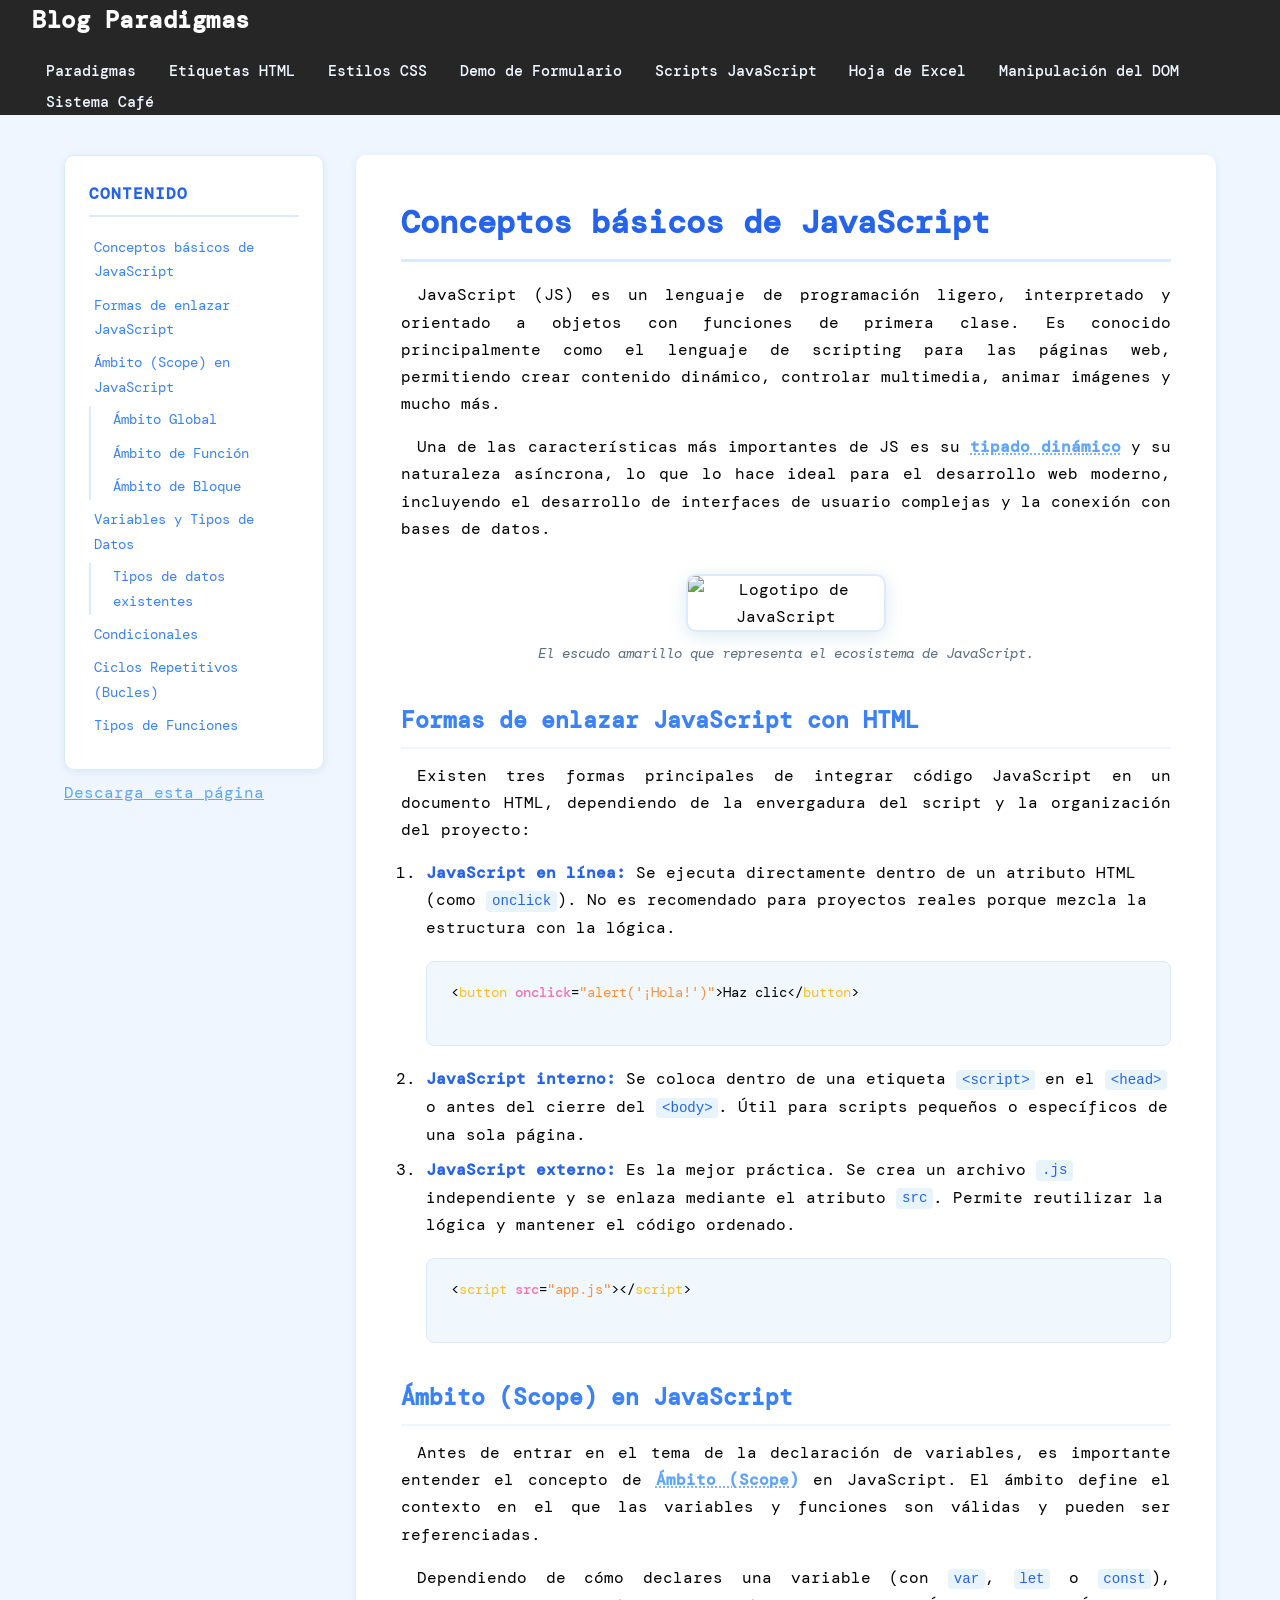
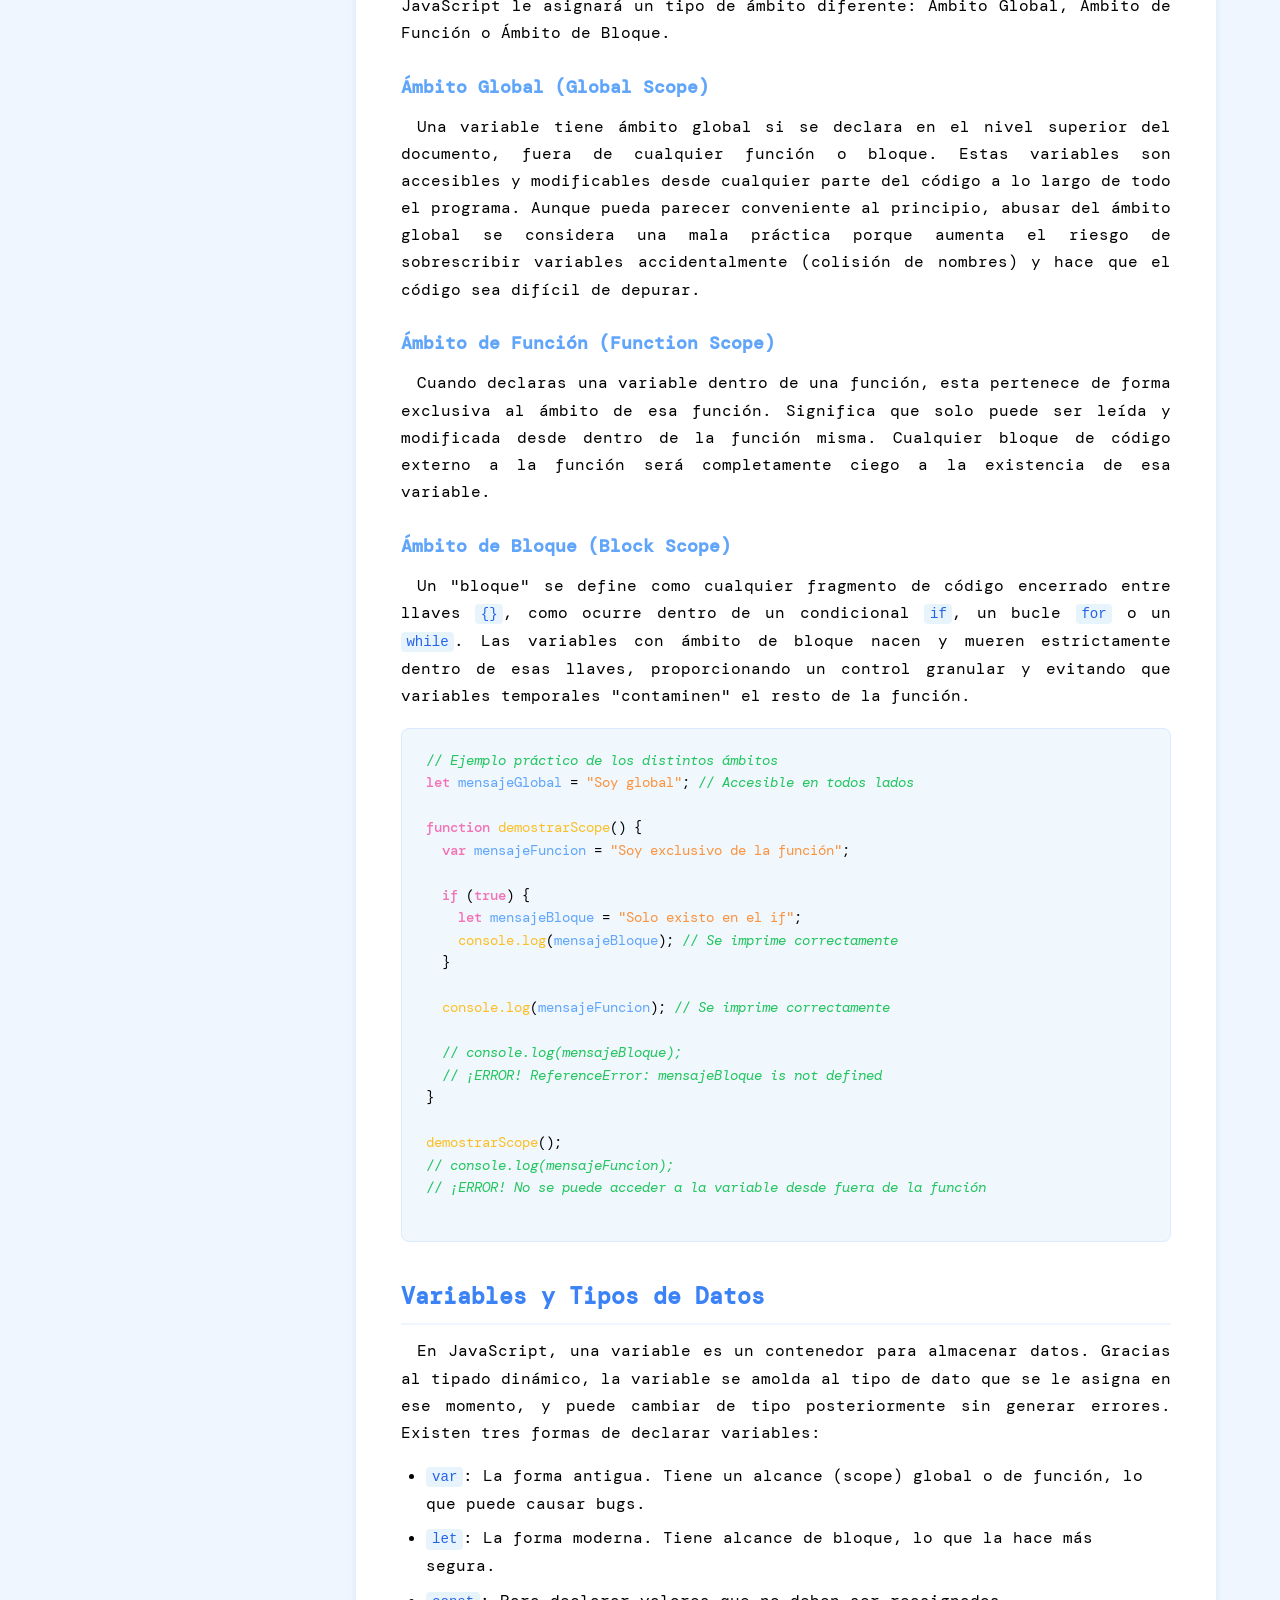
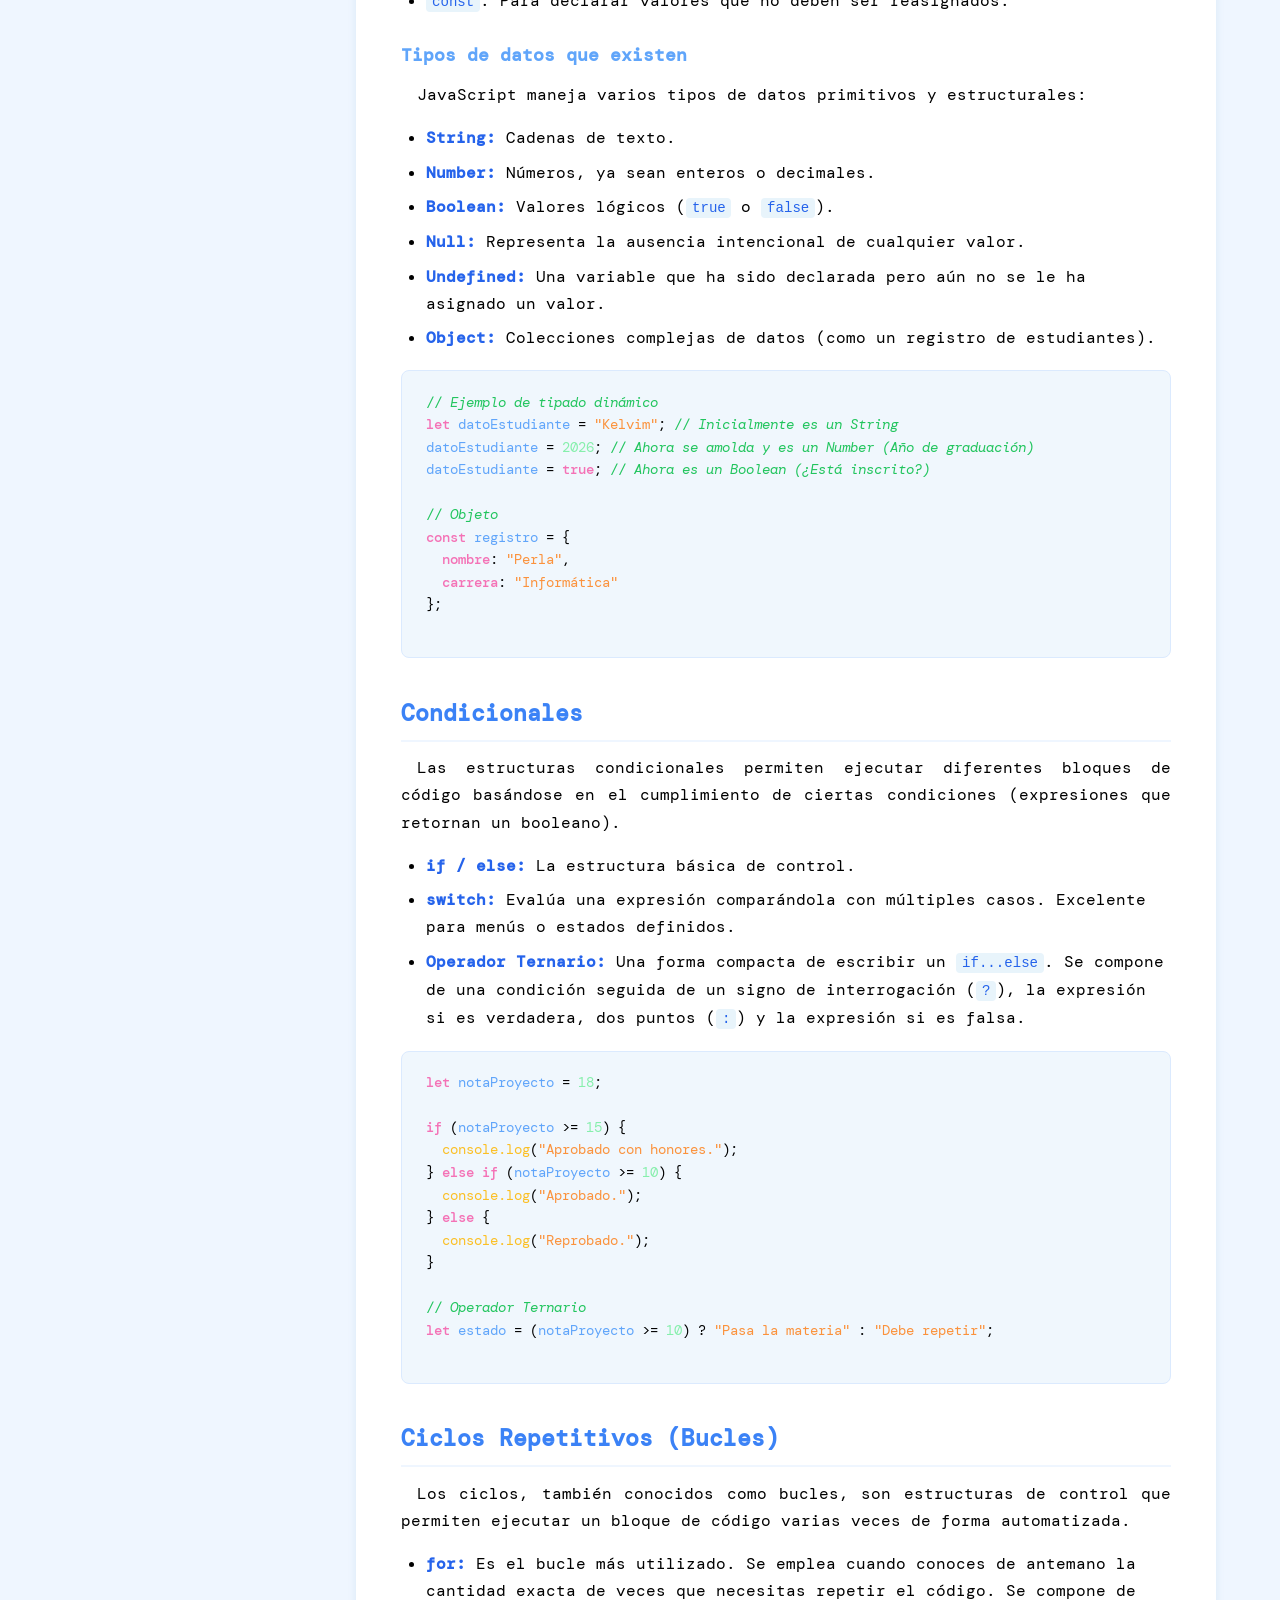
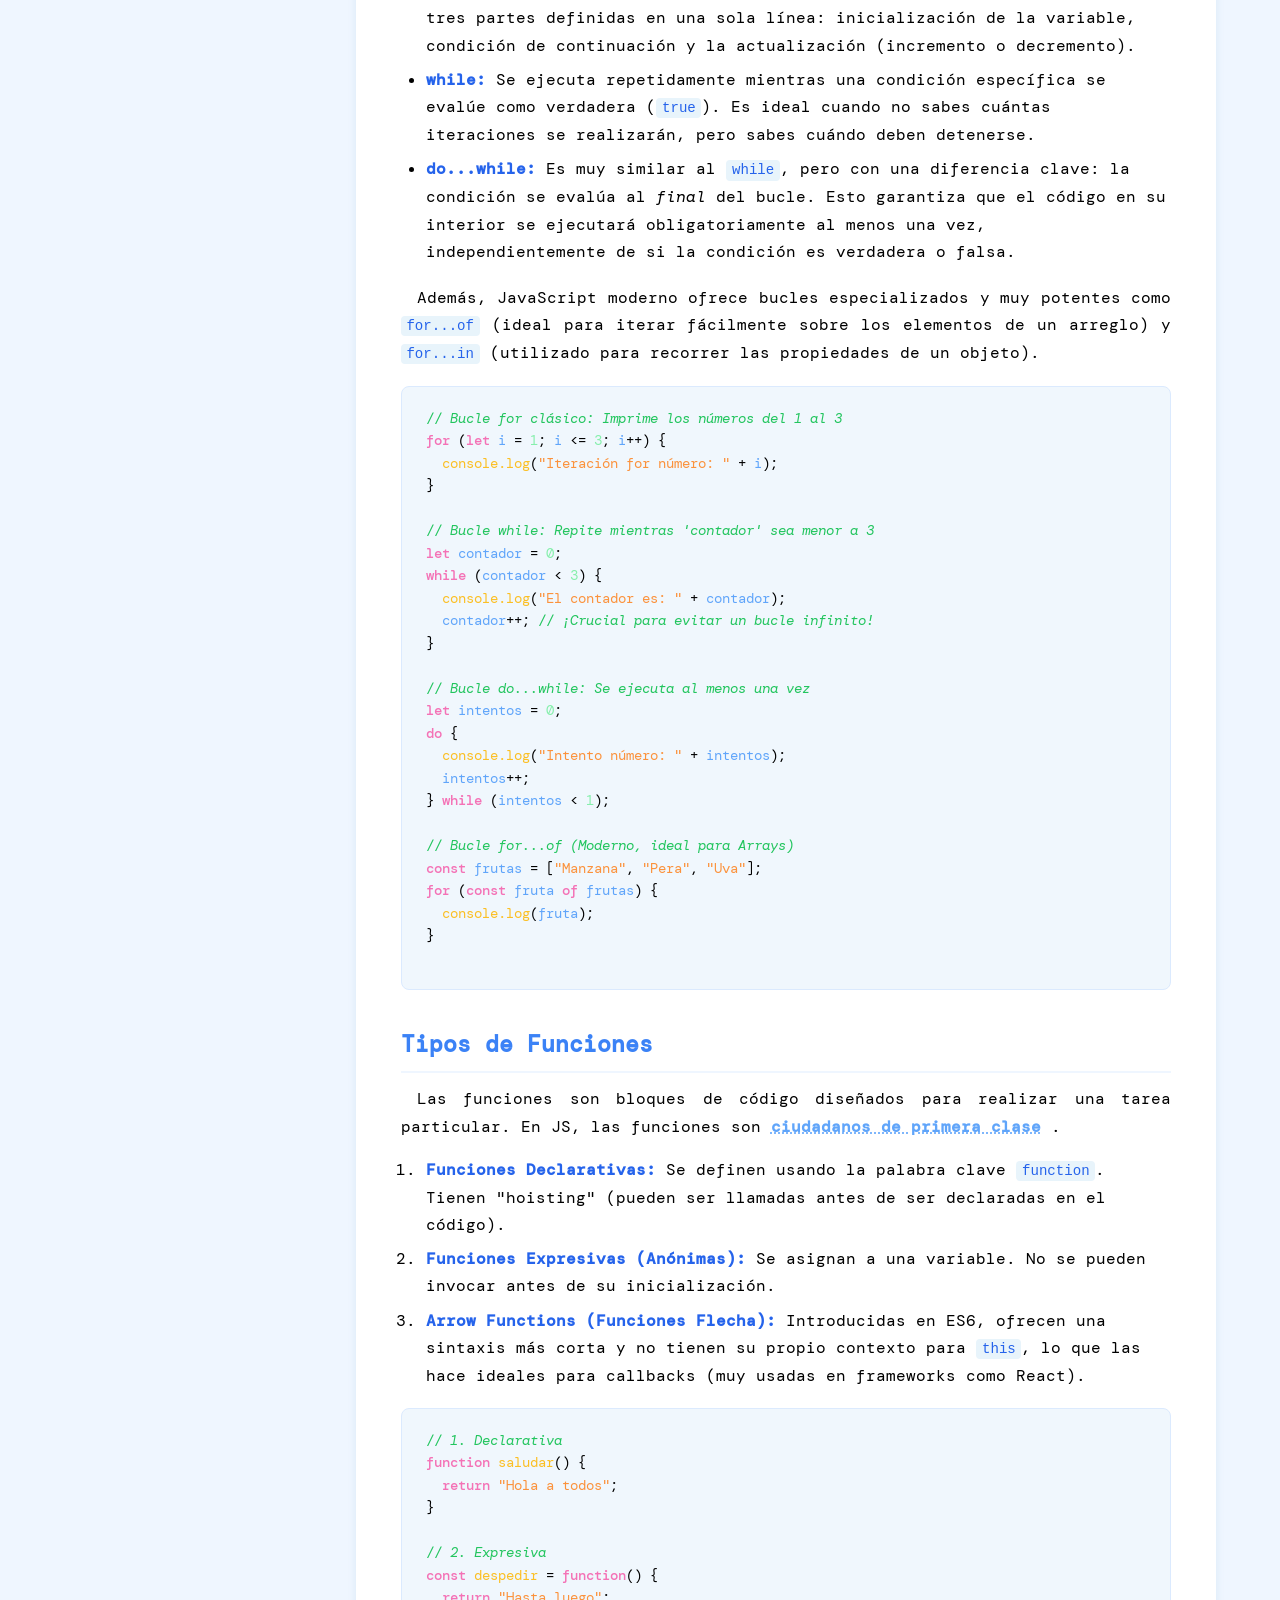
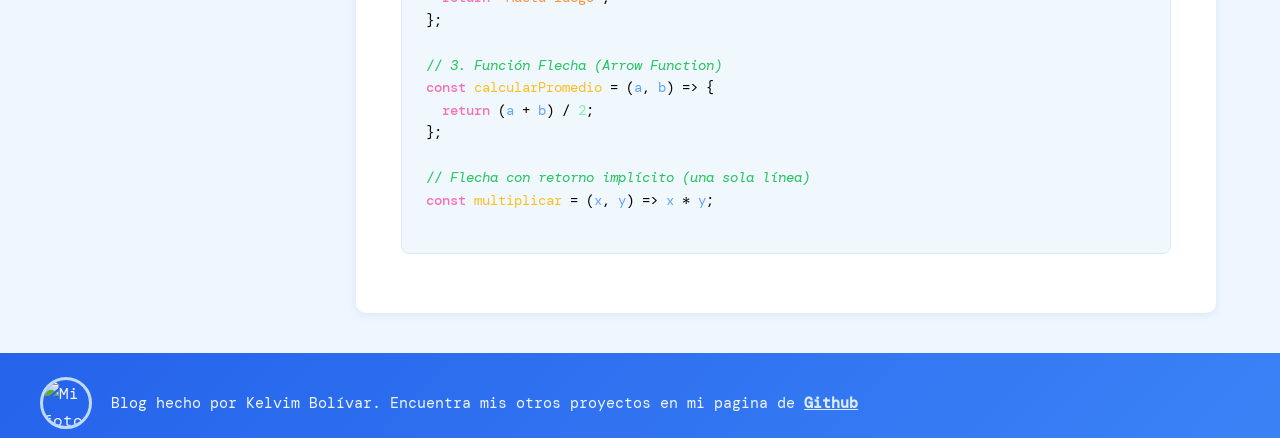
==== articulos/dom.html @ b2fb21fd "Agregar secciones sobre el DOM" ====
<!doctype html>
<html lang="es">
  <head>
    <meta charset="UTF-8" />
    <meta name="viewport" content="width=device-width, initial-scale=1.0" />
    <link rel="stylesheet" href="../estilos/index.css" />
    <link rel="preconnect" href="https://fonts.googleapis.com" />
    <link rel="preconnect" href="https://fonts.gstatic.com" crossorigin />
    <link
      href="https://fonts.googleapis.com/css2?family=DM+Mono:ital,wght@0,300;0,400;0,500;1,300;1,400;1,500&display=swap"
      rel="stylesheet"
    />
    <title>Manipulación del DOM - Blog Paradigmas</title>
  </head>

  <body>
    <header>
      <h1><a href="../index.html">Blog Paradigmas</a></h1>
      <ul>
        <li><a href="./paradigmas.html">Paradigmas</a></li>
        <li><a href="./etiquetas.html">Etiquetas HTML</a></li>
        <li><a href="./estilos.html">Estilos CSS</a></li>
        <li><a href="./formulario.html">Demo de Formulario</a></li>
        <li><a href="./scripts.html">Scripts JavaScript</a></li>
        <li><a href="./hoja_excel.html">Hoja de Excel</a></li>
        <li><a href="./dom.html">Manipulación del DOM</a></li>
        <li><a href="./sistema_cafe.html">Sistema Café</a></li>
      </ul>
    </header>
    <main>
      <div>
        <nav class="toc" aria-label="Tabla de contenido">
          <h2>Contenido</h2>
          <ul>
            <li>
              <a href="#concepto-javascript">Conceptos básicos de JavaScript</a>
            </li>
            <li>
              <a href="#enlace-javascript">Formas de enlazar JavaScript</a>
            </li>
            <li>
              <a href="#scope-js">Ámbito (Scope) en JavaScript</a>
              <ul>
                <li><a href="#ambito-global">Ámbito Global</a></li>
                <li><a href="#ambito-funcion">Ámbito de Función</a></li>
                <li><a href="#ambito-bloque">Ámbito de Bloque</a></li>
              </ul>
            </li>
            <li>
              <a href="#variables-tipos">Variables y Tipos de Datos</a>
              <ul>
                <li><a href="#tipos-datos">Tipos de datos existentes</a></li>
              </ul>
            </li>
            <li>
              <a href="#condicionales">Condicionales</a>
            </li>
            <li>
              <a href="#ciclos-repetitivos">Ciclos Repetitivos (Bucles)</a>
            </li>
            <li>
              <a href="#tipos-funciones">Tipos de Funciones</a>
            </li>
          </ul>
        </nav>
        <a href="./pdfs/Scripts JavaScript - Blog Paradigmas.pdf" download
          >Descarga esta página</a
        >
      </div>

      <article>
        <h1 id="concepto-javascript">Conceptos básicos de JavaScript</h1>
        <p>
          JavaScript (JS) es un lenguaje de programación ligero, interpretado y
          orientado a objetos con funciones de primera clase. Es conocido
          principalmente como el lenguaje de scripting para las páginas web,
          permitiendo crear contenido dinámico, controlar multimedia, animar
          imágenes y mucho más.
        </p>
        <p>
          Una de las características más importantes de JS es su
          <span class="interactive-keyword">
            <span class="tooltip">tipado dinámico</span>
            <span class="description"
              >Significa que no es necesario declarar el tipo de dato de una
              variable antes de usarla. El tipo se determina automáticamente en
              tiempo de ejecución según el valor asignado.</span
            >
          </span>
          y su naturaleza asíncrona, lo que lo hace ideal para el desarrollo web
          moderno, incluyendo el desarrollo de interfaces de usuario complejas y
          la conexión con bases de datos.
        </p>

        <figure>
          <img
            src="https://static.vecteezy.com/system/resources/previews/027/127/463/non_2x/javascript-logo-javascript-icon-transparent-free-png.png"
            alt="Logotipo de JavaScript"
            style="max-width: 200px; display: block; margin: 0 auto"
          />
          <figcaption>
            El escudo amarillo que representa el ecosistema de JavaScript.
          </figcaption>
        </figure>

        <h2 id="enlace-javascript">Formas de enlazar JavaScript con HTML</h2>
        <p>
          Existen tres formas principales de integrar código JavaScript en un
          documento HTML, dependiendo de la envergadura del script y la
          organización del proyecto:
        </p>
        <ol>
          <li>
            <strong>JavaScript en línea:</strong> Se ejecuta directamente dentro
            de un atributo HTML (como <code>onclick</code>). No es recomendado
            para proyectos reales porque mezcla la estructura con la lógica.
            <pre class="code-block">
&lt;<span class="function">button</span> <span class="keyword">onclick</span>=<span class="string">"alert('¡Hola!')"</span>&gt;Haz clic&lt;/<span class="function">button</span>&gt;
            </pre>
          </li>
          <li>
            <strong>JavaScript interno:</strong> Se coloca dentro de una
            etiqueta <code>&lt;script&gt;</code> en el
            <code>&lt;head&gt;</code> o antes del cierre del
            <code>&lt;body&gt;</code>. Útil para scripts pequeños o específicos
            de una sola página.
          </li>
          <li>
            <strong>JavaScript externo:</strong> Es la mejor práctica. Se crea
            un archivo <code>.js</code> independiente y se enlaza mediante el
            atributo <code>src</code>. Permite reutilizar la lógica y mantener
            el código ordenado.
            <pre class="code-block">
&lt;<span class="function">script</span> <span class="keyword">src</span>=<span class="string">"app.js"</span>&gt;&lt;/<span class="function">script</span>&gt;
            </pre>
          </li>
        </ol>

        <section id="scope-js">
          <h2>Ámbito (Scope) en JavaScript</h2>
          <p>
            Antes de entrar en el tema de la declaración de variables, es
            importante entender el concepto de
            <span class="interactive-keyword">
              <span class="tooltip">Ámbito (Scope)</span>
              <span class="description"
                >El ámbito determina la accesibilidad y la "visibilidad" de las
                variables en distintas partes de tu código. Dicta dónde puedes
                usar una variable una vez que la has declarado.</span
              >
            </span>
            en JavaScript. El ámbito define el contexto en el que las variables
            y funciones son válidas y pueden ser referenciadas.
          </p>
          <p>
            Dependiendo de cómo declares una variable (con <code>var</code>,
            <code>let</code> o <code>const</code>), JavaScript le asignará un
            tipo de ámbito diferente: Ámbito Global, Ámbito de Función o Ámbito
            de Bloque.
          </p>

          <h3 id="ambito-global">Ámbito Global (Global Scope)</h3>
          <p>
            Una variable tiene ámbito global si se declara en el nivel superior
            del documento, fuera de cualquier función o bloque. Estas variables
            son accesibles y modificables desde cualquier parte del código a lo
            largo de todo el programa. Aunque pueda parecer conveniente al
            principio, abusar del ámbito global se considera una mala práctica
            porque aumenta el riesgo de sobrescribir variables accidentalmente
            (colisión de nombres) y hace que el código sea difícil de depurar.
          </p>

          <h3 id="ambito-funcion">Ámbito de Función (Function Scope)</h3>
          <p>
            Cuando declaras una variable dentro de una función, esta pertenece
            de forma exclusiva al ámbito de esa función. Significa que solo
            puede ser leída y modificada desde dentro de la función misma.
            Cualquier bloque de código externo a la función será completamente
            ciego a la existencia de esa variable.
          </p>

          <h3 id="ambito-bloque">Ámbito de Bloque (Block Scope)</h3>
          <p>
            Un "bloque" se define como cualquier fragmento de código encerrado
            entre llaves
            <code>{}</code>, como ocurre dentro de un condicional
            <code>if</code>, un bucle <code>for</code> o un <code>while</code>.
            Las variables con ámbito de bloque nacen y mueren estrictamente
            dentro de esas llaves, proporcionando un control granular y evitando
            que variables temporales "contaminen" el resto de la función.
          </p>

          <pre class="code-block">
<span class="comment">// Ejemplo práctico de los distintos ámbitos</span>
<span class="keyword">let</span> <span class="variable">mensajeGlobal</span> = <span class="string">"Soy global"</span>; <span class="comment">// Accesible en todos lados</span>

<span class="keyword">function</span> <span class="function">demostrarScope</span>() {
  <span class="keyword">var</span> <span class="variable">mensajeFuncion</span> = <span class="string">"Soy exclusivo de la función"</span>;

  <span class="keyword">if</span> (<span class="keyword">true</span>) {
    <span class="keyword">let</span> <span class="variable">mensajeBloque</span> = <span class="string">"Solo existo en el if"</span>;
    <span class="function">console.log</span>(<span class="variable">mensajeBloque</span>); <span class="comment">// Se imprime correctamente</span>
  }

  <span class="function">console.log</span>(<span class="variable">mensajeFuncion</span>); <span class="comment">// Se imprime correctamente</span>
  
  <span class="comment">// console.log(mensajeBloque); </span>
  <span class="comment">// ¡ERROR! ReferenceError: mensajeBloque is not defined</span>
}

<span class="function">demostrarScope</span>();
<span class="comment">// console.log(mensajeFuncion); </span>
<span class="comment">// ¡ERROR! No se puede acceder a la variable desde fuera de la función</span>
        </pre>
        </section>

        <h2 id="variables-tipos">Variables y Tipos de Datos</h2>
        <p>
          En JavaScript, una variable es un contenedor para almacenar datos.
          Gracias al tipado dinámico, la variable se amolda al tipo de dato que
          se le asigna en ese momento, y puede cambiar de tipo posteriormente
          sin generar errores. Existen tres formas de declarar variables:
        </p>
        <ul>
          <li>
            <code>var</code>: La forma antigua. Tiene un alcance (scope) global
            o de función, lo que puede causar bugs.
          </li>
          <li>
            <code>let</code>: La forma moderna. Tiene alcance de bloque, lo que
            la hace más segura.
          </li>
          <li>
            <code>const</code>: Para declarar valores que no deben ser
            reasignados.
          </li>
        </ul>

        <h3 id="tipos-datos">Tipos de datos que existen</h3>
        <p>
          JavaScript maneja varios tipos de datos primitivos y estructurales:
        </p>
        <ul>
          <li><strong>String:</strong> Cadenas de texto.</li>
          <li>
            <strong>Number:</strong> Números, ya sean enteros o decimales.
          </li>
          <li>
            <strong>Boolean:</strong> Valores lógicos (<code>true</code> o
            <code>false</code>).
          </li>
          <li>
            <strong>Null:</strong> Representa la ausencia intencional de
            cualquier valor.
          </li>
          <li>
            <strong>Undefined:</strong> Una variable que ha sido declarada pero
            aún no se le ha asignado un valor.
          </li>
          <li>
            <strong>Object:</strong> Colecciones complejas de datos (como un
            registro de estudiantes).
          </li>
        </ul>

        <pre class="code-block">
<span class="comment">// Ejemplo de tipado dinámico</span>
<span class="keyword">let</span> <span class="variable">datoEstudiante</span> = <span class="string">"Kelvim"</span>; <span class="comment">// Inicialmente es un String</span>
<span class="variable">datoEstudiante</span> = <span class="number">2026</span>; <span class="comment">// Ahora se amolda y es un Number (Año de graduación)</span>
<span class="variable">datoEstudiante</span> = <span class="keyword">true</span>; <span class="comment">// Ahora es un Boolean (¿Está inscrito?)</span>

<span class="comment">// Objeto</span>
<span class="keyword">const</span> <span class="variable">registro</span> = {
  <span class="keyword">nombre</span>: <span class="string">"Perla"</span>,
  <span class="keyword">carrera</span>: <span class="string">"Informática"</span>
};
        </pre>

        <h2 id="condicionales">Condicionales</h2>
        <p>
          Las estructuras condicionales permiten ejecutar diferentes bloques de
          código basándose en el cumplimiento de ciertas condiciones
          (expresiones que retornan un booleano).
        </p>
        <ul>
          <li><strong>if / else:</strong> La estructura básica de control.</li>
          <li>
            <strong>switch:</strong> Evalúa una expresión comparándola con
            múltiples casos. Excelente para menús o estados definidos.
          </li>
          <li>
            <strong>Operador Ternario:</strong> Una forma compacta de escribir
            un <code>if...else</code>. Se compone de una condición seguida de un
            signo de interrogación (<code>?</code>), la expresión si es
            verdadera, dos puntos (<code>:</code>) y la expresión si es falsa.
          </li>
        </ul>

        <pre class="code-block">
<span class="keyword">let</span> <span class="variable">notaProyecto</span> = <span class="number">18</span>;

<span class="keyword">if</span> (<span class="variable">notaProyecto</span> >= <span class="number">15</span>) {
  <span class="function">console.log</span>(<span class="string">"Aprobado con honores."</span>);
} <span class="keyword">else if</span> (<span class="variable">notaProyecto</span> >= <span class="number">10</span>) {
  <span class="function">console.log</span>(<span class="string">"Aprobado."</span>);
} <span class="keyword">else</span> {
  <span class="function">console.log</span>(<span class="string">"Reprobado."</span>);
}

<span class="comment">// Operador Ternario</span>
<span class="keyword">let</span> <span class="variable">estado</span> = (<span class="variable">notaProyecto</span> >= <span class="number">10</span>) ? <span class="string">"Pasa la materia"</span> : <span class="string">"Debe repetir"</span>;
        </pre>

        <h2 id="ciclos-repetitivos">Ciclos Repetitivos (Bucles)</h2>
        <p>
          Los ciclos, también conocidos como bucles, son estructuras de control
          que permiten ejecutar un bloque de código varias veces de forma
          automatizada.
        </p>

        <ul>
          <li>
            <strong>for:</strong> Es el bucle más utilizado. Se emplea cuando
            conoces de antemano la cantidad exacta de veces que necesitas
            repetir el código. Se compone de tres partes definidas en una sola
            línea: inicialización de la variable, condición de continuación y la
            actualización (incremento o decremento).
          </li>
          <li>
            <strong>while:</strong> Se ejecuta repetidamente mientras una
            condición específica se evalúe como verdadera (<code>true</code>).
            Es ideal cuando no sabes cuántas iteraciones se realizarán, pero
            sabes cuándo deben detenerse.
          </li>
          <li>
            <strong>do...while:</strong> Es muy similar al <code>while</code>,
            pero con una diferencia clave: la condición se evalúa al
            <em>final</em> del bucle. Esto garantiza que el código en su
            interior se ejecutará obligatoriamente al menos una vez,
            independientemente de si la condición es verdadera o falsa.
          </li>
        </ul>

        <p>
          Además, JavaScript moderno ofrece bucles especializados y muy potentes
          como <code>for...of</code> (ideal para iterar fácilmente sobre los
          elementos de un arreglo) y <code>for...in</code> (utilizado para
          recorrer las propiedades de un objeto).
        </p>

        <pre class="code-block">
<span class="comment">// Bucle for clásico: Imprime los números del 1 al 3</span>
<span class="keyword">for</span> (<span class="keyword">let</span> <span class="variable">i</span> = <span class="number">1</span>; <span class="variable">i</span> <= <span class="number">3</span>; <span class="variable">i</span>++) {
  <span class="function">console.log</span>(<span class="string">"Iteración for número: "</span> + <span class="variable">i</span>);
}

<span class="comment">// Bucle while: Repite mientras 'contador' sea menor a 3</span>
<span class="keyword">let</span> <span class="variable">contador</span> = <span class="number">0</span>;
<span class="keyword">while</span> (<span class="variable">contador</span> < <span class="number">3</span>) {
  <span class="function">console.log</span>(<span class="string">"El contador es: "</span> + <span class="variable">contador</span>);
  <span class="variable">contador</span>++; <span class="comment">// ¡Crucial para evitar un bucle infinito!</span>
}

<span class="comment">// Bucle do...while: Se ejecuta al menos una vez</span>
<span class="keyword">let</span> <span class="variable">intentos</span> = <span class="number">0</span>;
<span class="keyword">do</span> {
  <span class="function">console.log</span>(<span class="string">"Intento número: "</span> + <span class="variable">intentos</span>);
  <span class="variable">intentos</span>++;
} <span class="keyword">while</span> (<span class="variable">intentos</span> < <span class="number">1</span>);

<span class="comment">// Bucle for...of (Moderno, ideal para Arrays)</span>
<span class="keyword">const</span> <span class="variable">frutas</span> = [<span class="string">"Manzana"</span>, <span class="string">"Pera"</span>, <span class="string">"Uva"</span>];
<span class="keyword">for</span> (<span class="keyword">const</span> <span class="variable">fruta</span> <span class="keyword">of</span> <span class="variable">frutas</span>) {
  <span class="function">console.log</span>(<span class="variable">fruta</span>);
}
          </pre>
        <h2 id="tipos-funciones">Tipos de Funciones</h2>
        <p>
          Las funciones son bloques de código diseñados para realizar una tarea
          particular. En JS, las funciones son
          <span class="interactive-keyword">
            <span class="tooltip">ciudadanos de primera clase</span>
            <span class="description"
              >Esto implica que las funciones pueden ser asignadas a variables,
              pasadas como argumentos a otras funciones o retornadas por otras
              funciones.</span
            > </span
          >.
        </p>

        <ol>
          <li>
            <strong>Funciones Declarativas:</strong> Se definen usando la
            palabra clave <code>function</code>. Tienen "hoisting" (pueden ser
            llamadas antes de ser declaradas en el código).
          </li>
          <li>
            <strong>Funciones Expresivas (Anónimas):</strong> Se asignan a una
            variable. No se pueden invocar antes de su inicialización.
          </li>
          <li>
            <strong>Arrow Functions (Funciones Flecha):</strong> Introducidas en
            ES6, ofrecen una sintaxis más corta y no tienen su propio contexto
            para <code>this</code>, lo que las hace ideales para callbacks (muy
            usadas en frameworks como React).
          </li>
        </ol>

        <pre class="code-block">
<span class="comment">// 1. Declarativa</span>
<span class="keyword">function</span> <span class="function">saludar</span>() {
  <span class="keyword">return</span> <span class="string">"Hola a todos"</span>;
}

<span class="comment">// 2. Expresiva</span>
<span class="keyword">const</span> <span class="function">despedir</span> = <span class="keyword">function</span>() {
  <span class="keyword">return</span> <span class="string">"Hasta luego"</span>;
};

<span class="comment">// 3. Función Flecha (Arrow Function)</span>
<span class="keyword">const</span> <span class="function">calcularPromedio</span> = (<span class="variable">a</span>, <span class="variable">b</span>) => {
  <span class="keyword">return</span> (<span class="variable">a</span> + <span class="variable">b</span>) / <span class="number">2</span>;
};

<span class="comment">// Flecha con retorno implícito (una sola línea)</span>
<span class="keyword">const</span> <span class="function">multiplicar</span> = (<span class="variable">x</span>, <span class="variable">y</span>) => <span class="variable">x</span> * <span class="variable">y</span>;
        </pre>
      </article>
    </main>
    <footer>
      <div>
        <img
          src="https://avatars.githubusercontent.com/u/171191896?v=4"
          alt="Mi foto"
        />
        <p>
          Blog hecho por Kelvim Bolívar. Encuentra mis otros proyectos en mi
          pagina de <a href="https://github.com/rip-the-slit/">Github</a>
        </p>
      </div>
    </footer>
  </body>
</html>
---- estilos/index.css ----
*,
*::before,
*::after {
  box-sizing: border-box;
  margin: 0;
  padding: 0;
  font-family: "DM Mono", monospace;
}

:root {
  --blue-lightest: #eff6ff;
  --blue-light: #dbeafe;
  --blue-mid: #bfdbfe;
  --blue-main: #60a5fa;
  --blue-dark: #3b82f6;
  --blue-darker: #2563eb;
  --text-main:   box-shadow: var(--shadow-md);
  --text-muted: #5a6e80;
  --white: #ffffff;
  --shadow-sm: 0 2px 8px rgba(30, 111, 168, 0.1);
  --shadow-md: 0 4px 18px rgba(30, 111, 168, 0.15);
  --radius: 10px;
  --font: "Segoe UI", system-ui, -apple-system, sans-serif;
}

html {
  scroll-behavior: smooth;
}

body {
  font-family: var(--font);
  background-color: var(--blue-lightest);
  color: var(--text-main);
  line-height: 1.7;
  min-height: 100vh;
  display: flex;
  flex-direction: column;
}

::-webkit-scrollbar {
  width: 6px;
}

::-webkit-scrollbar-track {
  background: var(--blue-light);
}

::-webkit-scrollbar-thumb {
  background: var(--blue-main);
  border-radius: 4px;
}

a[download] {
  color: var(--blue-main);
}

a[download]::after {
  content: "";
  margin-left: 0.5rem;
  display: inline-block;
  width: 15px;
  height: 12px;
  background-image: url("https://files.softicons.com/download/toolbar-icons/mono-general-icons-by-custom-icon-design/png/256x256/save.png");
  background-size: contain;
  background-repeat: no-repeat;
}

#imagen-inicio {
  position: absolute;
  right: 0;
  bottom: -2rem;
}

header {
  background: #262626;
  color: var(--white);
  padding: 0 2rem;
  display: flex;
  align-items: center;
  justify-content: space-between;
  flex-wrap: wrap;
  gap: 1rem;
  position: sticky;
  top: 0;
  z-index: 100;
  min-height: 64px;
}

header h1 {
  font-size: 1.5rem;
  font-weight: 700;
  letter-spacing: 0.5px;
}

header h1 a {
  color: var(--white);
  text-decoration: none;
  transition: opacity 0.2s;
}

header h1 a:hover {
  opacity: 0.85;
}

header ul {
  list-style: none;
  display: flex;
  flex-wrap: wrap;
  gap: 0.25rem;
}

header ul li a {
  color: var(--blue-lightest);
  text-decoration: none;
  padding: 0.45rem 0.9rem;
  border-radius: 6px;
  font-size: 0.92rem;
  font-weight: 500;
  transition: background 0.2s, color 0.2s;
}

header ul li a:hover {
  background: rgba(255, 255, 255, 0.2);
  color: var(--white);
}

main {
  position: relative;
  flex: 1;
  width: 100%;
  max-width: 1200px;
  margin: 2.5rem auto;
  padding: 0 1.5rem;
}

main:has(.toc) {
  display: grid;
  grid-template-columns: 260px 1fr;
  gap: 2rem;
  align-items: start;
}

main:has(.modulo-interactivo) {
  display: block;
}

article {
  background: var(--white);
  border-radius: var(--radius);
  padding: 2.5rem 2.8rem;
  box-shadow: var(--shadow-sm);
  min-width: 0;
}

article h1 {
  font-size: 2rem;
  color: var(--blue-darker);
  margin-bottom: 1.2rem;
  padding-bottom: 0.6rem;
  border-bottom: 3px solid var(--blue-light);
  scroll-margin-top: 80px;
}

article h2 {
  font-size: 1.45rem;
  color: var(--blue-dark);
  margin-top: 2.2rem;
  margin-bottom: 0.8rem;
  padding-bottom: 0.4rem;
  border-bottom: 2px solid var(--blue-lightest);
  scroll-margin-top: 80px;
}

article h3 {
  font-size: 1.15rem;
  color: var(--blue-main);
  margin-top: 1.6rem;
  margin-bottom: 0.6rem;
  scroll-margin-top: 80px;
}

article p {
  margin-bottom: 1rem;
  color: var(--text-main);
  text-align: justify;
  text-indent: 1rem;
}

article ul,
article ol {
  margin: 0.8rem 0 1.2rem 1.6rem;
}

article li {
  margin-bottom: 0.45rem;
}

article strong {
  color: var(--blue-darker);
}

article a {
  color: var(--blue-main);
  text-decoration: underline;
  transition: color 0.2s;
}

article a:hover {
  color: var(--blue-darker);
}

article pre {
  background: #f0f7fd;
  border: 1px solid var(--blue-light);
  border-radius: 8px;
  padding: 1.2rem 1.5rem;
  overflow-x: auto;
  font-size: 0.88rem;
  line-height: 1.6;
  margin: 1.2rem 0;
}

article code {
  font-family: "Fira Code", "Consolas", monospace;
  font-size: 0.88em;
  background: #e8f4fb;
  border-radius: 4px;
  padding: 0.15em 0.4em;
  color: var(--blue-darker);
}

article pre code {
  background: transparent;
  padding: 0;
  color: inherit;
}

article pre .keyword {
  color: #f472b6;
  font-weight: 500;
}

article pre .string {
  color: #fb923c;
}

article pre .function {
  color: #fbbf24;
}

article pre .variable {
  color: #60a5fa;
}

article pre .number {
  color: #86efac;
}

article pre .comment {
  color: #22c55e;
  font-style: italic;
}


div:has(.toc) {
  position: sticky;
  top: 80px;
}

.toc {
  background: var(--white);
  border: 1px solid var(--blue-light);
  border-radius: var(--radius);
  padding: 1.5rem;
  box-shadow: var(--shadow-sm);
  max-height: calc(100vh - 150px);
  overflow-y: auto;
  font-size: 0.9rem;
  margin-bottom: 0.6rem;
}

.toc h2 {
  font-size: 1rem;
  color: var(--blue-darker);
  text-transform: uppercase;
  letter-spacing: 1px;
  margin-top: 0;
  margin-bottom: 1rem;
  padding-bottom: 0.5rem;
  border-bottom: 2px solid var(--blue-light);
}

.toc ul {
  list-style: none;
  padding-left: 0;
}

.toc ul ul {
  padding-left: 1.1rem;
  margin-top: 0.3rem;
  border-left: 2px solid var(--blue-light);
}

.toc li {
  margin-bottom: 0.35rem;
}

.toc a {
  color: var(--blue-dark);
  text-decoration: none;
  border-radius: 4px;
  padding: 0.1rem 0.3rem;
  display: inline-block;
  transition: background 0.2s, color 0.2s;
}

.toc a:hover {
  background: var(--blue-light);
  color: var(--blue-darker);
}

figure {
  margin: 2rem 0;
  text-align: center;
}

figure img {
  max-width: 100%;
  height: auto;
  border-radius: var(--radius);
  box-shadow: var(--shadow-md);
  border: 2px solid var(--blue-light);
}

figcaption {
  font-size: 0.88em;
  color: var(--text-muted);
  margin-top: 0.6rem;
  font-style: italic;
}

.interactive-keyword {
  display: inline;
}

.interactive-keyword .tooltip {
  cursor: pointer;
  color: var(--blue-main);
  text-decoration: underline dotted;
  font-weight: 600;
  list-style: none;
  transition: color 0.2s;
  position: relative;
}

.interactive-keyword .description {
  display: none;
}

.interactive-keyword .tooltip:hover {
  color: var(--blue-darker);
}

.interactive-keyword .tooltip:hover~.description {
  position: absolute;
  display: block;
  padding: 0.7rem 1rem;
  width: 30rem;
  margin: 0.6rem 0;
  background: #dff0fa;
  border-left: 4px solid var(--blue-main);
  border-radius: 6px;
  color: var(--text-main);
  font-size: 0.93em;
  font-style: normal;
}

main>h1:first-child {
  font-size: 2rem;
  color: var(--blue-darker);
  margin-bottom: 1rem;
}

main>p {
  font-size: 1.05rem;
  color: var(--text-muted);
  max-width: 680px;
}

footer {
  background: linear-gradient(135deg,
      var(--blue-darker) 0%,
      var(--blue-dark) 100%);
  color: var(--blue-lightest);
  padding: 1.5rem 2rem;
  margin-top: auto;
}

footer>div {
  max-width: 1200px;
  margin: 0 auto;
  display: flex;
  align-items: center;
  gap: 1.2rem;
}

footer img {
  width: 52px;
  height: 52px;
  border-radius: 50%;
  border: 3px solid var(--blue-mid);
  object-fit: cover;
  flex-shrink: 0;
}

footer p {
  font-size: 0.93rem;
  line-height: 1.5;
}

footer a {
  color: var(--blue-light);
  font-weight: 600;
  text-decoration: underline;
  transition: color 0.2s;
}

footer a:hover {
  color: var(--white);
}

@media (max-width: 900px) {
  main:has(.toc) {
    grid-template-columns: 1fr;
  }

  .toc {
    position: static;
    max-height: none;
  }

  article {
    padding: 1.5rem 1.2rem;
  }
}

@media (max-width: 600px) {
  header {
    flex-direction: column;
    align-items: flex-start;
    padding: 0.8rem 1rem;
  }

  header ul {
    gap: 0.1rem;
  }

  header ul li a {
    padding: 0.35rem 0.6rem;
    font-size: 0.85rem;
  }

  main {
    padding: 0 0.8rem;
    margin: 1.2rem auto;
  }

  footer>div {
    flex-direction: column;
    text-align: center;
  }
}
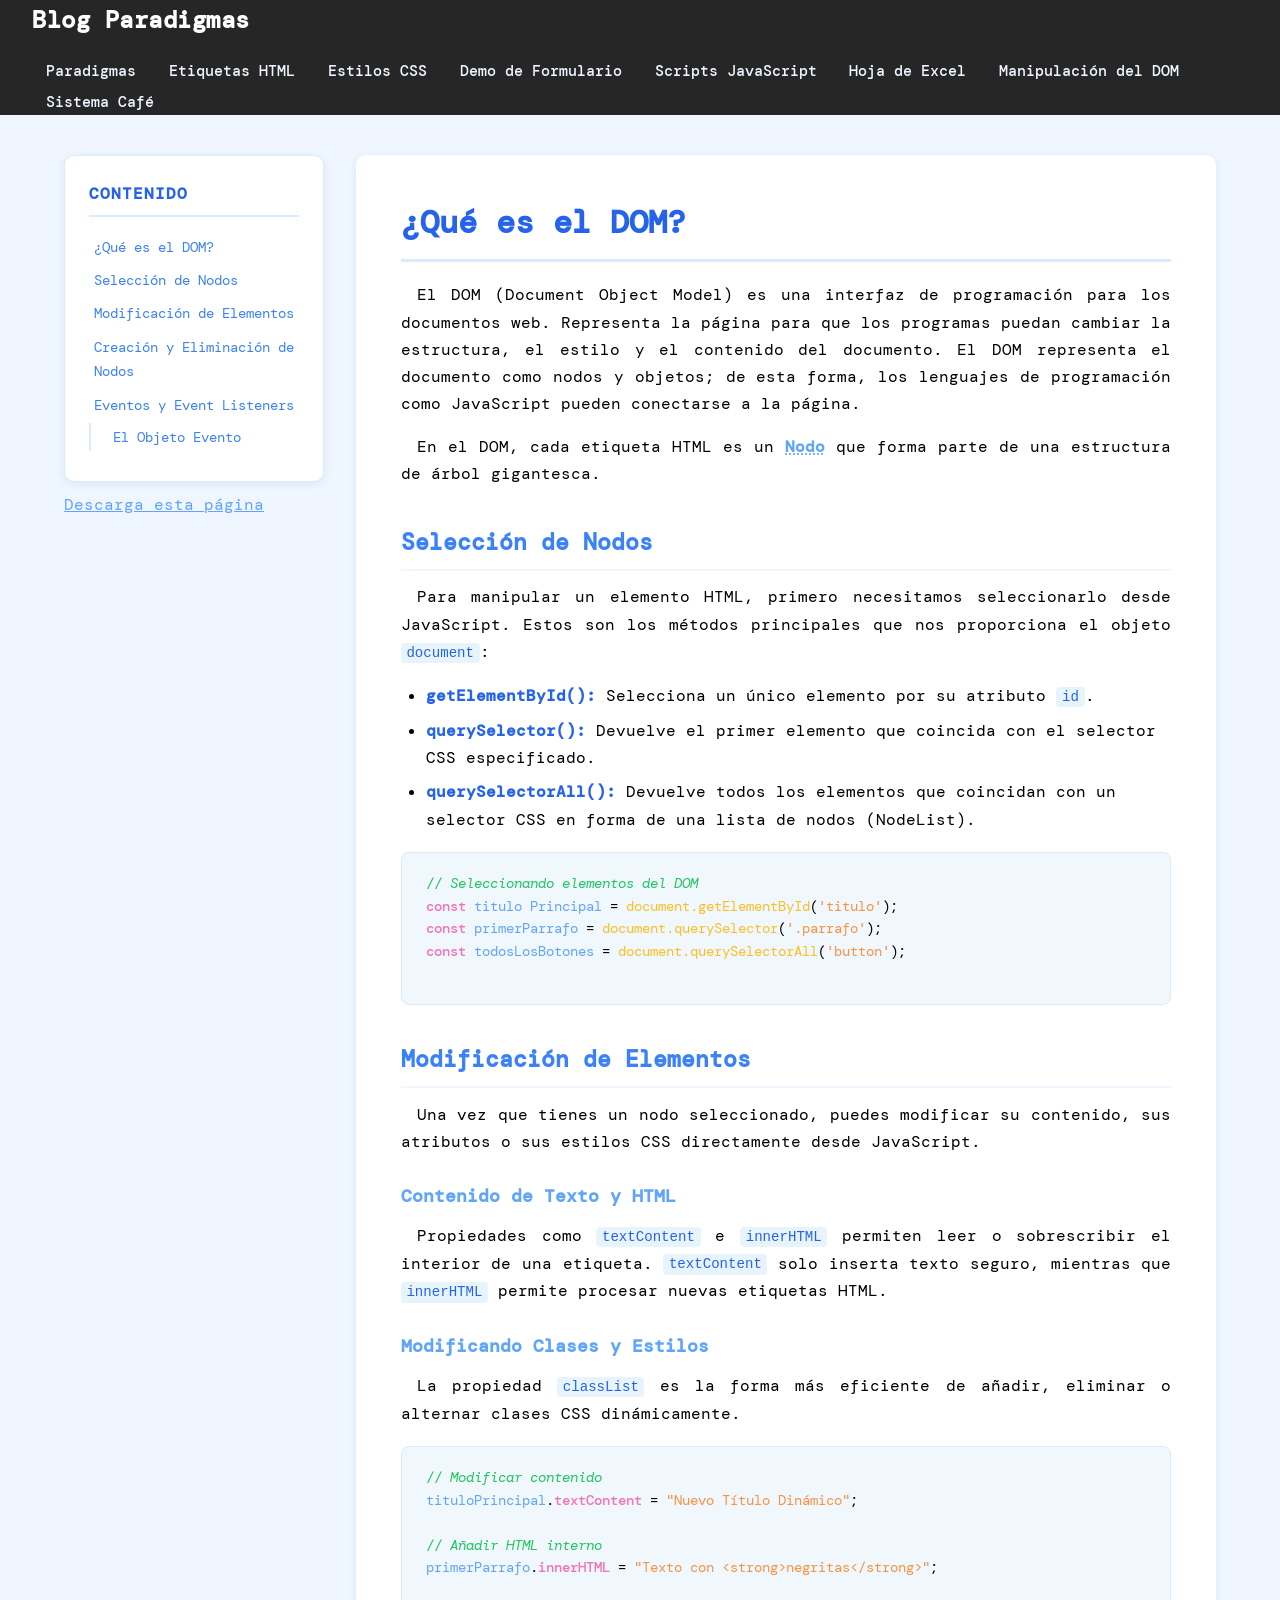
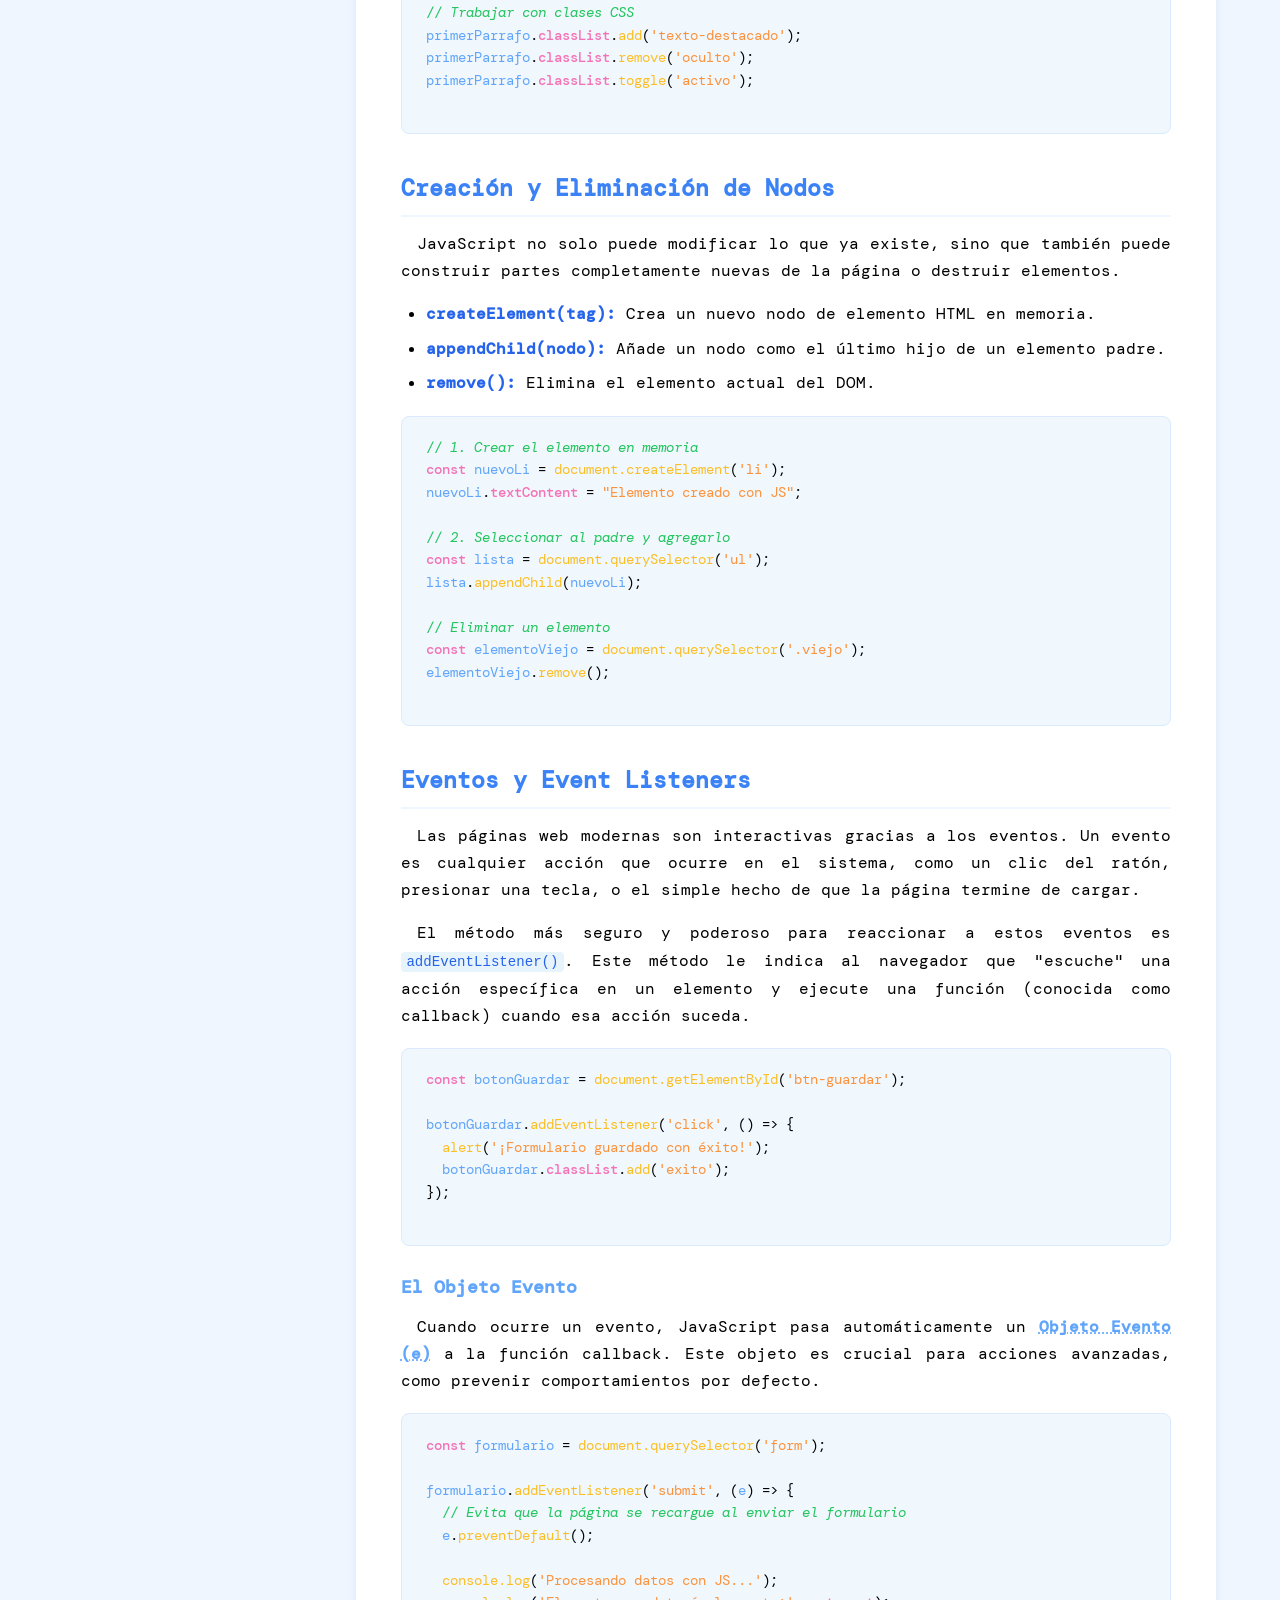
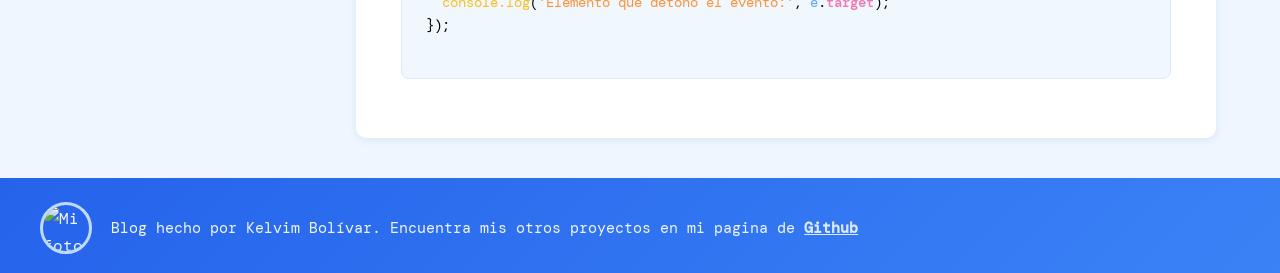
==== commit 807255f0: "Agregar articulo sobre manipulación del DOM" ====
--- a/articulos/dom.html
+++ b/articulos/dom.html
@@ -33,398 +33,187 @@
           <h2>Contenido</h2>
           <ul>
             <li>
-              <a href="#concepto-javascript">Conceptos básicos de JavaScript</a>
-            </li>
-            <li>
-              <a href="#enlace-javascript">Formas de enlazar JavaScript</a>
-            </li>
-            <li>
-              <a href="#scope-js">Ámbito (Scope) en JavaScript</a>
+              <a href="#concepto-dom">¿Qué es el DOM?</a>
+            </li>
+            <li>
+              <a href="#seleccion-nodos">Selección de Nodos</a>
+            </li>
+            <li>
+              <a href="#modificacion-nodos">Modificación de Elementos</a>
+            </li>
+            <li>
+              <a href="#creacion-nodos">Creación y Eliminación de Nodos</a>
+            </li>
+            <li>
+              <a href="#eventos-listeners">Eventos y Event Listeners</a>
               <ul>
-                <li><a href="#ambito-global">Ámbito Global</a></li>
-                <li><a href="#ambito-funcion">Ámbito de Función</a></li>
-                <li><a href="#ambito-bloque">Ámbito de Bloque</a></li>
+                <li><a href="#objeto-evento">El Objeto Evento</a></li>
               </ul>
-            </li>
-            <li>
-              <a href="#variables-tipos">Variables y Tipos de Datos</a>
-              <ul>
-                <li><a href="#tipos-datos">Tipos de datos existentes</a></li>
-              </ul>
-            </li>
-            <li>
-              <a href="#condicionales">Condicionales</a>
-            </li>
-            <li>
-              <a href="#ciclos-repetitivos">Ciclos Repetitivos (Bucles)</a>
-            </li>
-            <li>
-              <a href="#tipos-funciones">Tipos de Funciones</a>
             </li>
           </ul>
         </nav>
-        <a href="./pdfs/Scripts JavaScript - Blog Paradigmas.pdf" download
+        <a href="./pdfs/Manipulación del DOM - Blog Paradigmas.pdf" download
           >Descarga esta página</a
         >
       </div>
 
       <article>
-        <h1 id="concepto-javascript">Conceptos básicos de JavaScript</h1>
-        <p>
-          JavaScript (JS) es un lenguaje de programación ligero, interpretado y
-          orientado a objetos con funciones de primera clase. Es conocido
-          principalmente como el lenguaje de scripting para las páginas web,
-          permitiendo crear contenido dinámico, controlar multimedia, animar
-          imágenes y mucho más.
-        </p>
-        <p>
-          Una de las características más importantes de JS es su
+        <h1 id="concepto-dom">¿Qué es el DOM?</h1>
+        <p>
+          El DOM (Document Object Model) es una interfaz de programación para los
+          documentos web. Representa la página para que los programas puedan
+          cambiar la estructura, el estilo y el contenido del documento. El DOM
+          representa el documento como nodos y objetos; de esta forma, los
+          lenguajes de programación como JavaScript pueden conectarse a la página.
+        </p>
+        <p>
+          En el DOM, cada etiqueta HTML es un 
           <span class="interactive-keyword">
-            <span class="tooltip">tipado dinámico</span>
+            <span class="tooltip">Nodo</span>
             <span class="description"
-              >Significa que no es necesario declarar el tipo de dato de una
-              variable antes de usarla. El tipo se determina automáticamente en
-              tiempo de ejecución según el valor asignado.</span
+              >Un punto de intersección o conexión dentro del árbol del DOM. Un nodo puede ser un elemento HTML, un atributo o incluso texto plano.</span
             >
           </span>
-          y su naturaleza asíncrona, lo que lo hace ideal para el desarrollo web
-          moderno, incluyendo el desarrollo de interfaces de usuario complejas y
-          la conexión con bases de datos.
-        </p>
-
-        <figure>
-          <img
-            src="https://static.vecteezy.com/system/resources/previews/027/127/463/non_2x/javascript-logo-javascript-icon-transparent-free-png.png"
-            alt="Logotipo de JavaScript"
-            style="max-width: 200px; display: block; margin: 0 auto"
-          />
-          <figcaption>
-            El escudo amarillo que representa el ecosistema de JavaScript.
-          </figcaption>
-        </figure>
-
-        <h2 id="enlace-javascript">Formas de enlazar JavaScript con HTML</h2>
-        <p>
-          Existen tres formas principales de integrar código JavaScript en un
-          documento HTML, dependiendo de la envergadura del script y la
-          organización del proyecto:
-        </p>
-        <ol>
-          <li>
-            <strong>JavaScript en línea:</strong> Se ejecuta directamente dentro
-            de un atributo HTML (como <code>onclick</code>). No es recomendado
-            para proyectos reales porque mezcla la estructura con la lógica.
-            <pre class="code-block">
-&lt;<span class="function">button</span> <span class="keyword">onclick</span>=<span class="string">"alert('¡Hola!')"</span>&gt;Haz clic&lt;/<span class="function">button</span>&gt;
-            </pre>
-          </li>
-          <li>
-            <strong>JavaScript interno:</strong> Se coloca dentro de una
-            etiqueta <code>&lt;script&gt;</code> en el
-            <code>&lt;head&gt;</code> o antes del cierre del
-            <code>&lt;body&gt;</code>. Útil para scripts pequeños o específicos
-            de una sola página.
-          </li>
-          <li>
-            <strong>JavaScript externo:</strong> Es la mejor práctica. Se crea
-            un archivo <code>.js</code> independiente y se enlaza mediante el
-            atributo <code>src</code>. Permite reutilizar la lógica y mantener
-            el código ordenado.
-            <pre class="code-block">
-&lt;<span class="function">script</span> <span class="keyword">src</span>=<span class="string">"app.js"</span>&gt;&lt;/<span class="function">script</span>&gt;
-            </pre>
-          </li>
-        </ol>
-
-        <section id="scope-js">
-          <h2>Ámbito (Scope) en JavaScript</h2>
+          que forma parte de una estructura de árbol gigantesca.
+        </p>
+
+        <h2 id="seleccion-nodos">Selección de Nodos</h2>
+        <p>
+          Para manipular un elemento HTML, primero necesitamos seleccionarlo desde 
+          JavaScript. Estos son los métodos principales que nos proporciona el objeto <code>document</code>:
+        </p>
+        <ul>
+          <li>
+            <strong>getElementById():</strong> Selecciona un único elemento por su atributo <code>id</code>.
+          </li>
+          <li>
+            <strong>querySelector():</strong> Devuelve el primer elemento que coincida con el selector CSS especificado.
+          </li>
+          <li>
+            <strong>querySelectorAll():</strong> Devuelve todos los elementos que coincidan con un selector CSS en forma de una lista de nodos (NodeList).
+          </li>
+        </ul>
+
+        <pre class="code-block">
+<span class="comment">// Seleccionando elementos del DOM</span>
+<span class="keyword">const</span> <span class="variable">titulo Principal</span> = <span class="function">document.getElementById</span>(<span class="string">'titulo'</span>);
+<span class="keyword">const</span> <span class="variable">primerParrafo</span> = <span class="function">document.querySelector</span>(<span class="string">'.parrafo'</span>);
+<span class="keyword">const</span> <span class="variable">todosLosBotones</span> = <span class="function">document.querySelectorAll</span>(<span class="string">'button'</span>);
+        </pre>
+
+        <section id="modificacion-nodos">
+          <h2>Modificación de Elementos</h2>
           <p>
-            Antes de entrar en el tema de la declaración de variables, es
-            importante entender el concepto de
-            <span class="interactive-keyword">
-              <span class="tooltip">Ámbito (Scope)</span>
-              <span class="description"
-                >El ámbito determina la accesibilidad y la "visibilidad" de las
-                variables en distintas partes de tu código. Dicta dónde puedes
-                usar una variable una vez que la has declarado.</span
-              >
-            </span>
-            en JavaScript. El ámbito define el contexto en el que las variables
-            y funciones son válidas y pueden ser referenciadas.
+            Una vez que tienes un nodo seleccionado, puedes modificar su contenido, 
+            sus atributos o sus estilos CSS directamente desde JavaScript.
           </p>
+
+          <h3>Contenido de Texto y HTML</h3>
           <p>
-            Dependiendo de cómo declares una variable (con <code>var</code>,
-            <code>let</code> o <code>const</code>), JavaScript le asignará un
-            tipo de ámbito diferente: Ámbito Global, Ámbito de Función o Ámbito
-            de Bloque.
+            Propiedades como <code>textContent</code> e <code>innerHTML</code> permiten 
+            leer o sobrescribir el interior de una etiqueta. <code>textContent</code> solo 
+            inserta texto seguro, mientras que <code>innerHTML</code> permite procesar nuevas 
+            etiquetas HTML.
           </p>
 
-          <h3 id="ambito-global">Ámbito Global (Global Scope)</h3>
+          <h3>Modificando Clases y Estilos</h3>
           <p>
-            Una variable tiene ámbito global si se declara en el nivel superior
-            del documento, fuera de cualquier función o bloque. Estas variables
-            son accesibles y modificables desde cualquier parte del código a lo
-            largo de todo el programa. Aunque pueda parecer conveniente al
-            principio, abusar del ámbito global se considera una mala práctica
-            porque aumenta el riesgo de sobrescribir variables accidentalmente
-            (colisión de nombres) y hace que el código sea difícil de depurar.
+            La propiedad <code>classList</code> es la forma más eficiente de añadir, 
+            eliminar o alternar clases CSS dinámicamente.
           </p>
 
-          <h3 id="ambito-funcion">Ámbito de Función (Function Scope)</h3>
-          <p>
-            Cuando declaras una variable dentro de una función, esta pertenece
-            de forma exclusiva al ámbito de esa función. Significa que solo
-            puede ser leída y modificada desde dentro de la función misma.
-            Cualquier bloque de código externo a la función será completamente
-            ciego a la existencia de esa variable.
-          </p>
-
-          <h3 id="ambito-bloque">Ámbito de Bloque (Block Scope)</h3>
-          <p>
-            Un "bloque" se define como cualquier fragmento de código encerrado
-            entre llaves
-            <code>{}</code>, como ocurre dentro de un condicional
-            <code>if</code>, un bucle <code>for</code> o un <code>while</code>.
-            Las variables con ámbito de bloque nacen y mueren estrictamente
-            dentro de esas llaves, proporcionando un control granular y evitando
-            que variables temporales "contaminen" el resto de la función.
-          </p>
-
           <pre class="code-block">
-<span class="comment">// Ejemplo práctico de los distintos ámbitos</span>
-<span class="keyword">let</span> <span class="variable">mensajeGlobal</span> = <span class="string">"Soy global"</span>; <span class="comment">// Accesible en todos lados</span>
-
-<span class="keyword">function</span> <span class="function">demostrarScope</span>() {
-  <span class="keyword">var</span> <span class="variable">mensajeFuncion</span> = <span class="string">"Soy exclusivo de la función"</span>;
-
-  <span class="keyword">if</span> (<span class="keyword">true</span>) {
-    <span class="keyword">let</span> <span class="variable">mensajeBloque</span> = <span class="string">"Solo existo en el if"</span>;
-    <span class="function">console.log</span>(<span class="variable">mensajeBloque</span>); <span class="comment">// Se imprime correctamente</span>
-  }
-
-  <span class="function">console.log</span>(<span class="variable">mensajeFuncion</span>); <span class="comment">// Se imprime correctamente</span>
+<span class="comment">// Modificar contenido</span>
+<span class="variable">tituloPrincipal</span>.<span class="keyword">textContent</span> = <span class="string">"Nuevo Título Dinámico"</span>;
+
+<span class="comment">// Añadir HTML interno</span>
+<span class="variable">primerParrafo</span>.<span class="keyword">innerHTML</span> = <span class="string">"Texto con &lt;strong&gt;negritas&lt;/strong&gt;"</span>;
+
+<span class="comment">// Trabajar con clases CSS</span>
+<span class="variable">primerParrafo</span>.<span class="keyword">classList</span>.<span class="function">add</span>(<span class="string">'texto-destacado'</span>);
+<span class="variable">primerParrafo</span>.<span class="keyword">classList</span>.<span class="function">remove</span>(<span class="string">'oculto'</span>);
+<span class="variable">primerParrafo</span>.<span class="keyword">classList</span>.<span class="function">toggle</span>(<span class="string">'activo'</span>);
+        </pre>
+        </section>
+
+        <h2 id="creacion-nodos">Creación y Eliminación de Nodos</h2>
+        <p>
+          JavaScript no solo puede modificar lo que ya existe, sino que también puede 
+          construir partes completamente nuevas de la página o destruir elementos.
+        </p>
+        <ul>
+          <li>
+            <strong>createElement(tag):</strong> Crea un nuevo nodo de elemento HTML en memoria.
+          </li>
+          <li>
+            <strong>appendChild(nodo):</strong> Añade un nodo como el último hijo de un elemento padre.
+          </li>
+          <li>
+            <strong>remove():</strong> Elimina el elemento actual del DOM.
+          </li>
+        </ul>
+
+        <pre class="code-block">
+<span class="comment">// 1. Crear el elemento en memoria</span>
+<span class="keyword">const</span> <span class="variable">nuevoLi</span> = <span class="function">document.createElement</span>(<span class="string">'li'</span>);
+<span class="variable">nuevoLi</span>.<span class="keyword">textContent</span> = <span class="string">"Elemento creado con JS"</span>;
+
+<span class="comment">// 2. Seleccionar al padre y agregarlo</span>
+<span class="keyword">const</span> <span class="variable">lista</span> = <span class="function">document.querySelector</span>(<span class="string">'ul'</span>);
+<span class="variable">lista</span>.<span class="function">appendChild</span>(<span class="variable">nuevoLi</span>);
+
+<span class="comment">// Eliminar un elemento</span>
+<span class="keyword">const</span> <span class="variable">elementoViejo</span> = <span class="function">document.querySelector</span>(<span class="string">'.viejo'</span>);
+<span class="variable">elementoViejo</span>.<span class="function">remove</span>();
+        </pre>
+
+        <h2 id="eventos-listeners">Eventos y Event Listeners</h2>
+        <p>
+          Las páginas web modernas son interactivas gracias a los eventos. Un evento es 
+          cualquier acción que ocurre en el sistema, como un clic del ratón, presionar 
+          una tecla, o el simple hecho de que la página termine de cargar.
+        </p>
+        <p>
+          El método más seguro y poderoso para reaccionar a estos eventos es 
+          <code>addEventListener()</code>. Este método le indica al navegador que 
+          "escuche" una acción específica en un elemento y ejecute una función 
+          (conocida como callback) cuando esa acción suceda.
+        </p>
+
+        <pre class="code-block">
+<span class="keyword">const</span> <span class="variable">botonGuardar</span> = <span class="function">document.getElementById</span>(<span class="string">'btn-guardar'</span>);
+
+<span class="variable">botonGuardar</span>.<span class="function">addEventListener</span>(<span class="string">'click'</span>, () => {
+  <span class="function">alert</span>(<span class="string">'¡Formulario guardado con éxito!'</span>);
+  <span class="variable">botonGuardar</span>.<span class="keyword">classList</span>.<span class="function">add</span>(<span class="string">'exito'</span>);
+});
+        </pre>
+
+        <h3 id="objeto-evento">El Objeto Evento</h3>
+        <p>
+          Cuando ocurre un evento, JavaScript pasa automáticamente un 
+          <span class="interactive-keyword">
+            <span class="tooltip">Objeto Evento (e)</span>
+            <span class="description"
+              >Contiene toda la información sobre lo que acaba de ocurrir: qué tecla se presionó, las coordenadas del clic, o qué elemento detonó la acción.</span
+            >
+          </span>
+          a la función callback. Este objeto es crucial para acciones avanzadas, como 
+          prevenir comportamientos por defecto.
+        </p>
+
+        <pre class="code-block">
+<span class="keyword">const</span> <span class="variable">formulario</span> = <span class="function">document.querySelector</span>(<span class="string">'form'</span>);
+
+<span class="variable">formulario</span>.<span class="function">addEventListener</span>(<span class="string">'submit'</span>, (<span class="variable">e</span>) => {
+  <span class="comment">// Evita que la página se recargue al enviar el formulario</span>
+  <span class="variable">e</span>.<span class="function">preventDefault</span>();
   
-  <span class="comment">// console.log(mensajeBloque); </span>
-  <span class="comment">// ¡ERROR! ReferenceError: mensajeBloque is not defined</span>
-}
-
-<span class="function">demostrarScope</span>();
-<span class="comment">// console.log(mensajeFuncion); </span>
-<span class="comment">// ¡ERROR! No se puede acceder a la variable desde fuera de la función</span>
-        </pre>
-        </section>
-
-        <h2 id="variables-tipos">Variables y Tipos de Datos</h2>
-        <p>
-          En JavaScript, una variable es un contenedor para almacenar datos.
-          Gracias al tipado dinámico, la variable se amolda al tipo de dato que
-          se le asigna en ese momento, y puede cambiar de tipo posteriormente
-          sin generar errores. Existen tres formas de declarar variables:
-        </p>
-        <ul>
-          <li>
-            <code>var</code>: La forma antigua. Tiene un alcance (scope) global
-            o de función, lo que puede causar bugs.
-          </li>
-          <li>
-            <code>let</code>: La forma moderna. Tiene alcance de bloque, lo que
-            la hace más segura.
-          </li>
-          <li>
-            <code>const</code>: Para declarar valores que no deben ser
-            reasignados.
-          </li>
-        </ul>
-
-        <h3 id="tipos-datos">Tipos de datos que existen</h3>
-        <p>
-          JavaScript maneja varios tipos de datos primitivos y estructurales:
-        </p>
-        <ul>
-          <li><strong>String:</strong> Cadenas de texto.</li>
-          <li>
-            <strong>Number:</strong> Números, ya sean enteros o decimales.
-          </li>
-          <li>
-            <strong>Boolean:</strong> Valores lógicos (<code>true</code> o
-            <code>false</code>).
-          </li>
-          <li>
-            <strong>Null:</strong> Representa la ausencia intencional de
-            cualquier valor.
-          </li>
-          <li>
-            <strong>Undefined:</strong> Una variable que ha sido declarada pero
-            aún no se le ha asignado un valor.
-          </li>
-          <li>
-            <strong>Object:</strong> Colecciones complejas de datos (como un
-            registro de estudiantes).
-          </li>
-        </ul>
-
-        <pre class="code-block">
-<span class="comment">// Ejemplo de tipado dinámico</span>
-<span class="keyword">let</span> <span class="variable">datoEstudiante</span> = <span class="string">"Kelvim"</span>; <span class="comment">// Inicialmente es un String</span>
-<span class="variable">datoEstudiante</span> = <span class="number">2026</span>; <span class="comment">// Ahora se amolda y es un Number (Año de graduación)</span>
-<span class="variable">datoEstudiante</span> = <span class="keyword">true</span>; <span class="comment">// Ahora es un Boolean (¿Está inscrito?)</span>
-
-<span class="comment">// Objeto</span>
-<span class="keyword">const</span> <span class="variable">registro</span> = {
-  <span class="keyword">nombre</span>: <span class="string">"Perla"</span>,
-  <span class="keyword">carrera</span>: <span class="string">"Informática"</span>
-};
-        </pre>
-
-        <h2 id="condicionales">Condicionales</h2>
-        <p>
-          Las estructuras condicionales permiten ejecutar diferentes bloques de
-          código basándose en el cumplimiento de ciertas condiciones
-          (expresiones que retornan un booleano).
-        </p>
-        <ul>
-          <li><strong>if / else:</strong> La estructura básica de control.</li>
-          <li>
-            <strong>switch:</strong> Evalúa una expresión comparándola con
-            múltiples casos. Excelente para menús o estados definidos.
-          </li>
-          <li>
-            <strong>Operador Ternario:</strong> Una forma compacta de escribir
-            un <code>if...else</code>. Se compone de una condición seguida de un
-            signo de interrogación (<code>?</code>), la expresión si es
-            verdadera, dos puntos (<code>:</code>) y la expresión si es falsa.
-          </li>
-        </ul>
-
-        <pre class="code-block">
-<span class="keyword">let</span> <span class="variable">notaProyecto</span> = <span class="number">18</span>;
-
-<span class="keyword">if</span> (<span class="variable">notaProyecto</span> >= <span class="number">15</span>) {
-  <span class="function">console.log</span>(<span class="string">"Aprobado con honores."</span>);
-} <span class="keyword">else if</span> (<span class="variable">notaProyecto</span> >= <span class="number">10</span>) {
-  <span class="function">console.log</span>(<span class="string">"Aprobado."</span>);
-} <span class="keyword">else</span> {
-  <span class="function">console.log</span>(<span class="string">"Reprobado."</span>);
-}
-
-<span class="comment">// Operador Ternario</span>
-<span class="keyword">let</span> <span class="variable">estado</span> = (<span class="variable">notaProyecto</span> >= <span class="number">10</span>) ? <span class="string">"Pasa la materia"</span> : <span class="string">"Debe repetir"</span>;
-        </pre>
-
-        <h2 id="ciclos-repetitivos">Ciclos Repetitivos (Bucles)</h2>
-        <p>
-          Los ciclos, también conocidos como bucles, son estructuras de control
-          que permiten ejecutar un bloque de código varias veces de forma
-          automatizada.
-        </p>
-
-        <ul>
-          <li>
-            <strong>for:</strong> Es el bucle más utilizado. Se emplea cuando
-            conoces de antemano la cantidad exacta de veces que necesitas
-            repetir el código. Se compone de tres partes definidas en una sola
-            línea: inicialización de la variable, condición de continuación y la
-            actualización (incremento o decremento).
-          </li>
-          <li>
-            <strong>while:</strong> Se ejecuta repetidamente mientras una
-            condición específica se evalúe como verdadera (<code>true</code>).
-            Es ideal cuando no sabes cuántas iteraciones se realizarán, pero
-            sabes cuándo deben detenerse.
-          </li>
-          <li>
-            <strong>do...while:</strong> Es muy similar al <code>while</code>,
-            pero con una diferencia clave: la condición se evalúa al
-            <em>final</em> del bucle. Esto garantiza que el código en su
-            interior se ejecutará obligatoriamente al menos una vez,
-            independientemente de si la condición es verdadera o falsa.
-          </li>
-        </ul>
-
-        <p>
-          Además, JavaScript moderno ofrece bucles especializados y muy potentes
-          como <code>for...of</code> (ideal para iterar fácilmente sobre los
-          elementos de un arreglo) y <code>for...in</code> (utilizado para
-          recorrer las propiedades de un objeto).
-        </p>
-
-        <pre class="code-block">
-<span class="comment">// Bucle for clásico: Imprime los números del 1 al 3</span>
-<span class="keyword">for</span> (<span class="keyword">let</span> <span class="variable">i</span> = <span class="number">1</span>; <span class="variable">i</span> <= <span class="number">3</span>; <span class="variable">i</span>++) {
-  <span class="function">console.log</span>(<span class="string">"Iteración for número: "</span> + <span class="variable">i</span>);
-}
-
-<span class="comment">// Bucle while: Repite mientras 'contador' sea menor a 3</span>
-<span class="keyword">let</span> <span class="variable">contador</span> = <span class="number">0</span>;
-<span class="keyword">while</span> (<span class="variable">contador</span> < <span class="number">3</span>) {
-  <span class="function">console.log</span>(<span class="string">"El contador es: "</span> + <span class="variable">contador</span>);
-  <span class="variable">contador</span>++; <span class="comment">// ¡Crucial para evitar un bucle infinito!</span>
-}
-
-<span class="comment">// Bucle do...while: Se ejecuta al menos una vez</span>
-<span class="keyword">let</span> <span class="variable">intentos</span> = <span class="number">0</span>;
-<span class="keyword">do</span> {
-  <span class="function">console.log</span>(<span class="string">"Intento número: "</span> + <span class="variable">intentos</span>);
-  <span class="variable">intentos</span>++;
-} <span class="keyword">while</span> (<span class="variable">intentos</span> < <span class="number">1</span>);
-
-<span class="comment">// Bucle for...of (Moderno, ideal para Arrays)</span>
-<span class="keyword">const</span> <span class="variable">frutas</span> = [<span class="string">"Manzana"</span>, <span class="string">"Pera"</span>, <span class="string">"Uva"</span>];
-<span class="keyword">for</span> (<span class="keyword">const</span> <span class="variable">fruta</span> <span class="keyword">of</span> <span class="variable">frutas</span>) {
-  <span class="function">console.log</span>(<span class="variable">fruta</span>);
-}
-          </pre>
-        <h2 id="tipos-funciones">Tipos de Funciones</h2>
-        <p>
-          Las funciones son bloques de código diseñados para realizar una tarea
-          particular. En JS, las funciones son
-          <span class="interactive-keyword">
-            <span class="tooltip">ciudadanos de primera clase</span>
-            <span class="description"
-              >Esto implica que las funciones pueden ser asignadas a variables,
-              pasadas como argumentos a otras funciones o retornadas por otras
-              funciones.</span
-            > </span
-          >.
-        </p>
-
-        <ol>
-          <li>
-            <strong>Funciones Declarativas:</strong> Se definen usando la
-            palabra clave <code>function</code>. Tienen "hoisting" (pueden ser
-            llamadas antes de ser declaradas en el código).
-          </li>
-          <li>
-            <strong>Funciones Expresivas (Anónimas):</strong> Se asignan a una
-            variable. No se pueden invocar antes de su inicialización.
-          </li>
-          <li>
-            <strong>Arrow Functions (Funciones Flecha):</strong> Introducidas en
-            ES6, ofrecen una sintaxis más corta y no tienen su propio contexto
-            para <code>this</code>, lo que las hace ideales para callbacks (muy
-            usadas en frameworks como React).
-          </li>
-        </ol>
-
-        <pre class="code-block">
-<span class="comment">// 1. Declarativa</span>
-<span class="keyword">function</span> <span class="function">saludar</span>() {
-  <span class="keyword">return</span> <span class="string">"Hola a todos"</span>;
-}
-
-<span class="comment">// 2. Expresiva</span>
-<span class="keyword">const</span> <span class="function">despedir</span> = <span class="keyword">function</span>() {
-  <span class="keyword">return</span> <span class="string">"Hasta luego"</span>;
-};
-
-<span class="comment">// 3. Función Flecha (Arrow Function)</span>
-<span class="keyword">const</span> <span class="function">calcularPromedio</span> = (<span class="variable">a</span>, <span class="variable">b</span>) => {
-  <span class="keyword">return</span> (<span class="variable">a</span> + <span class="variable">b</span>) / <span class="number">2</span>;
-};
-
-<span class="comment">// Flecha con retorno implícito (una sola línea)</span>
-<span class="keyword">const</span> <span class="function">multiplicar</span> = (<span class="variable">x</span>, <span class="variable">y</span>) => <span class="variable">x</span> * <span class="variable">y</span>;
-        </pre>
+  <span class="function">console.log</span>(<span class="string">'Procesando datos con JS...'</span>);
+  <span class="function">console.log</span>(<span class="string">'Elemento que detonó el evento:'</span>, <span class="variable">e</span>.<span class="keyword">target</span>);
+});
+        </pre>
+
       </article>
     </main>
     <footer>
@@ -440,4 +229,4 @@
       </div>
     </footer>
   </body>
-</html>
+</html>
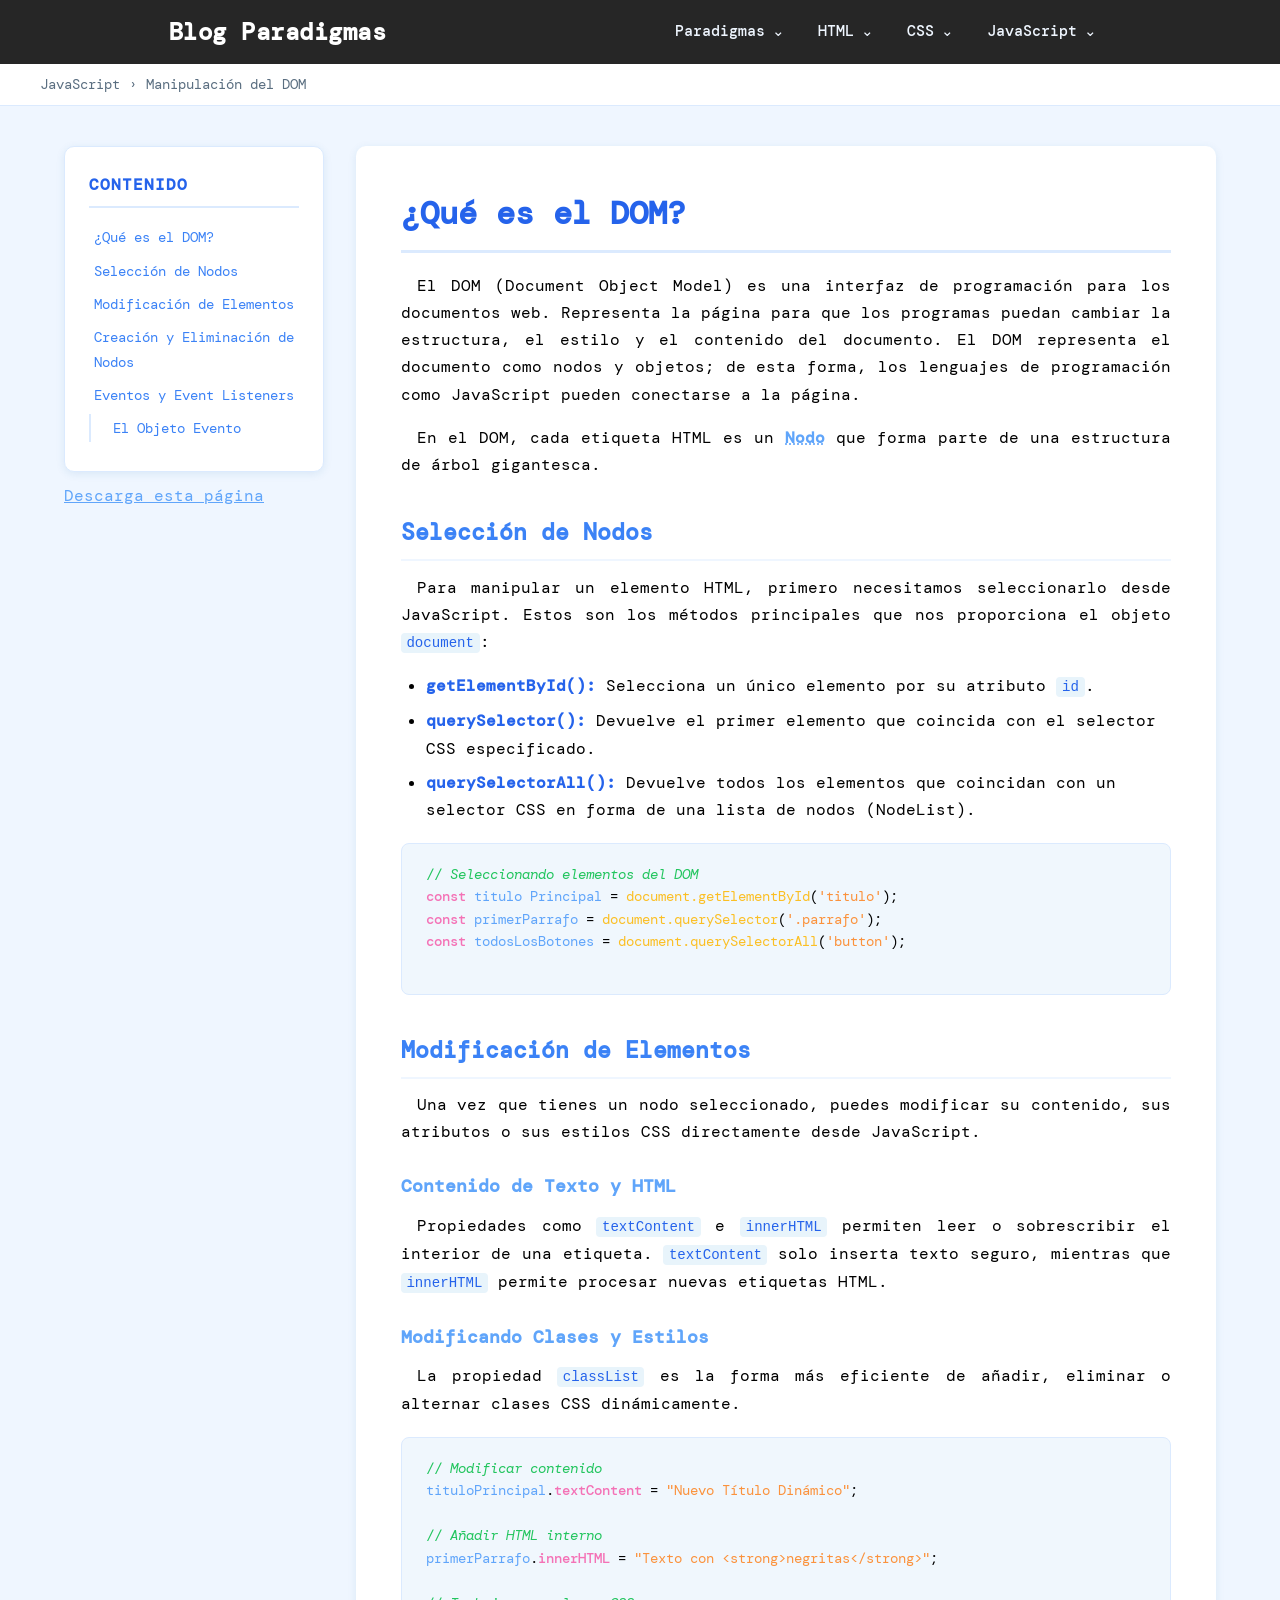
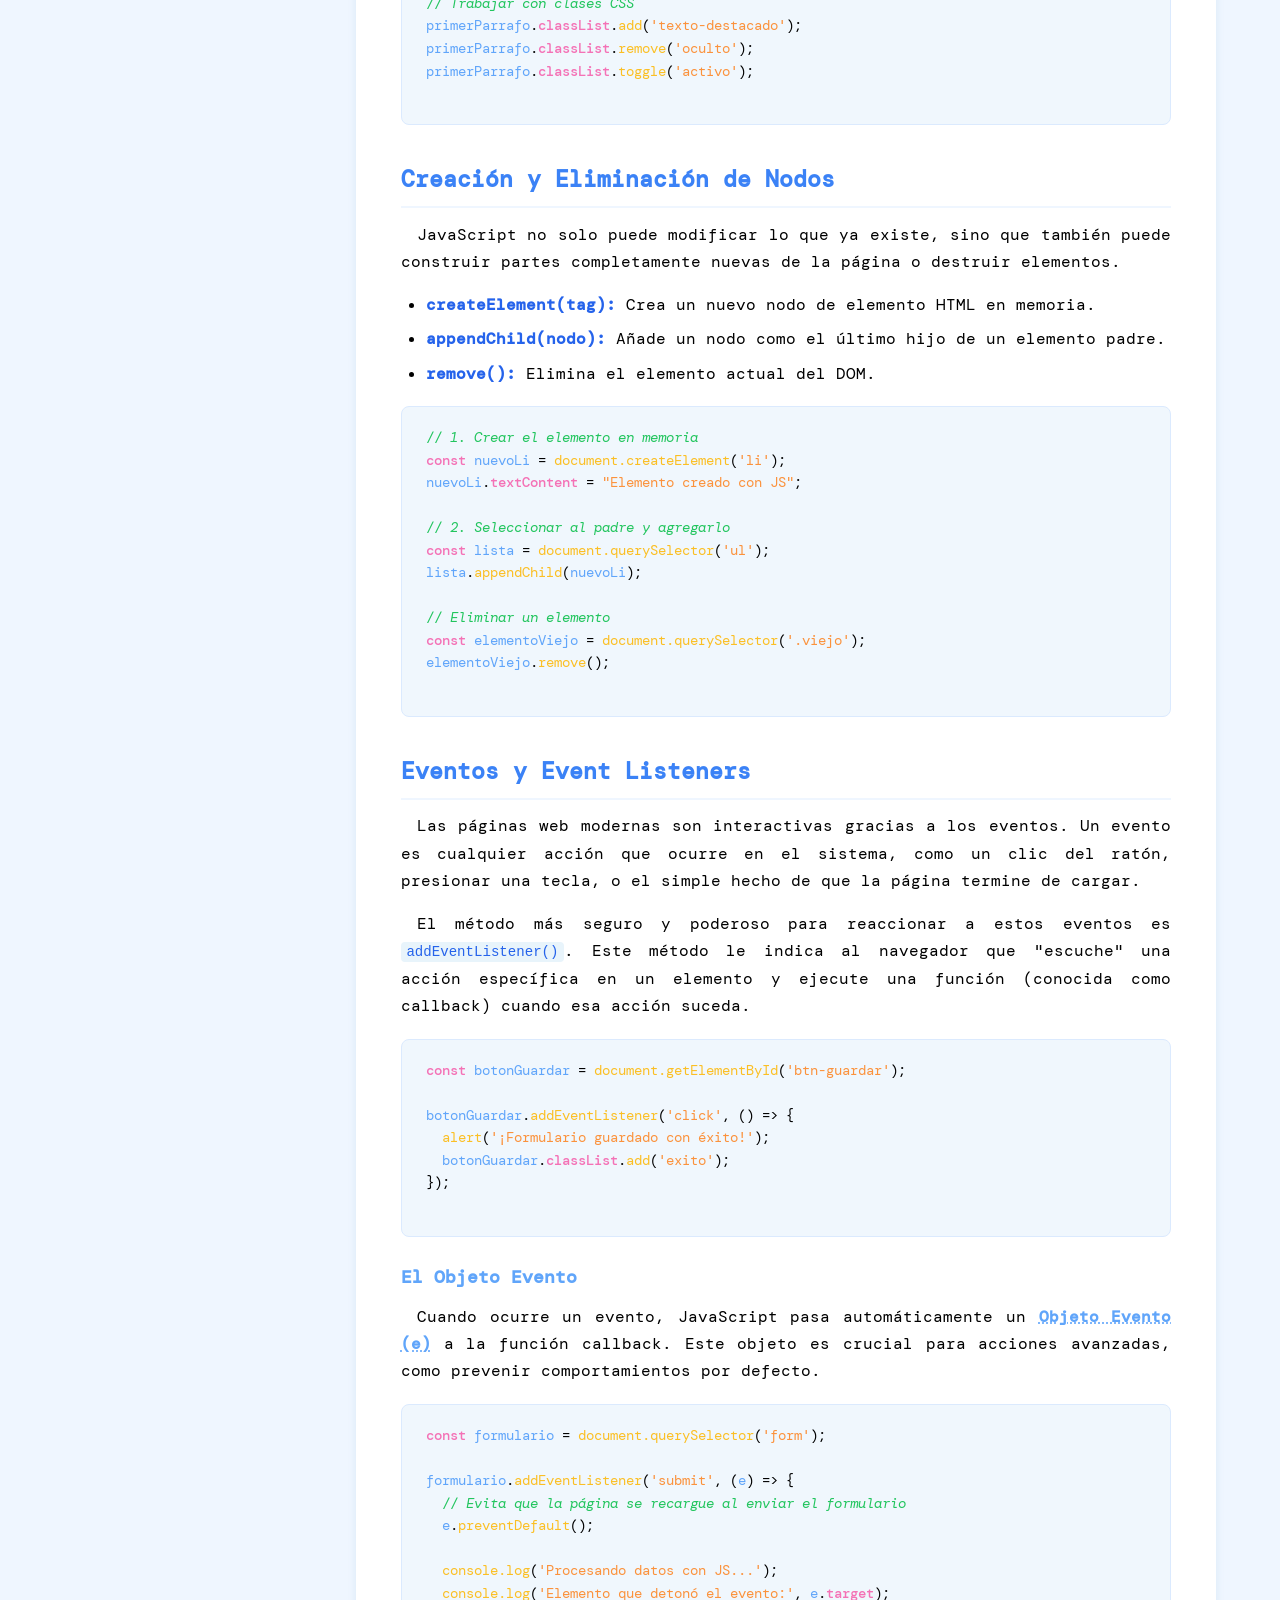
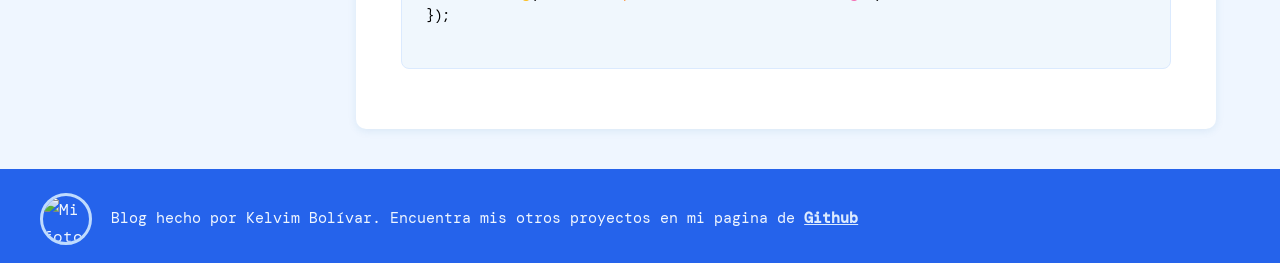
==== commit 0c9b49e5: "Agrupar temas en barra de navegación" ====
--- a/articulos/dom.html
+++ b/articulos/dom.html
@@ -16,17 +16,16 @@
   <body>
     <header>
       <h1><a href="../index.html">Blog Paradigmas</a></h1>
-      <ul>
-        <li><a href="./paradigmas.html">Paradigmas</a></li>
-        <li><a href="./etiquetas.html">Etiquetas HTML</a></li>
-        <li><a href="./estilos.html">Estilos CSS</a></li>
-        <li><a href="./formulario.html">Demo de Formulario</a></li>
-        <li><a href="./scripts.html">Scripts JavaScript</a></li>
-        <li><a href="./hoja_excel.html">Hoja de Excel</a></li>
-        <li><a href="./dom.html">Manipulación del DOM</a></li>
-        <li><a href="./sistema_cafe.html">Sistema Café</a></li>
-      </ul>
+      <nav aria-label="Navegación principal">
+        <ul class="nav-menu">
+          <li class="nav-dropdown"><button class="nav-toggle" type="button">Paradigmas</button><ul class="nav-submenu"><li><a href="./paradigmas.html">Paradigmas</a></li></ul></li>
+          <li class="nav-dropdown"><button class="nav-toggle" type="button">HTML</button><ul class="nav-submenu"><li><a href="./etiquetas.html">Etiquetas</a></li><li><a href="./formulario.html">Formulario</a></li></ul></li>
+          <li class="nav-dropdown"><button class="nav-toggle" type="button">CSS</button><ul class="nav-submenu"><li><a href="./estilos.html">Estilos</a></li></ul></li>
+          <li class="nav-dropdown"><button class="nav-toggle" type="button">JavaScript</button><ul class="nav-submenu"><li><a href="./scripts.html">Scripts</a></li><li><a href="./dom.html">Manipulación del DOM</a></li><li><a href="./hoja_excel.html">Hoja de Excel</a></li><li><a href="./sistema_cafe.html">Sistema Café</a></li></ul></li>
+        </ul>
+      </nav>
     </header>
+    <nav class="breadcrumbs" aria-label="Migas de pan"><span>JavaScript</span><span aria-hidden="true">›</span><span aria-current="page">Manipulación del DOM</span></nav>
     <main>
       <div>
         <nav class="toc" aria-label="Tabla de contenido">
--- a/estilos/index.css
+++ b/estilos/index.css
@@ -79,17 +79,18 @@
   align-items: center;
   justify-content: space-between;
   flex-wrap: wrap;
-  gap: 1rem;
   position: sticky;
   top: 0;
   z-index: 100;
   min-height: 64px;
+  padding-block: .5rem;
 }
 
 header h1 {
   font-size: 1.5rem;
   font-weight: 700;
   letter-spacing: 0.5px;
+  margin: auto;
 }
 
 header h1 a {
@@ -107,6 +108,7 @@
   display: flex;
   flex-wrap: wrap;
   gap: 0.25rem;
+  margin: auto;
 }
 
 header ul li a {
@@ -388,9 +390,7 @@
 }
 
 footer {
-  background: linear-gradient(135deg,
-      var(--blue-darker) 0%,
-      var(--blue-dark) 100%);
+  background: var(--blue-darker);
   color: var(--blue-lightest);
   padding: 1.5rem 2rem;
   margin-top: auto;
@@ -469,4 +469,17 @@
     flex-direction: column;
     text-align: center;
   }
-}+}
+/* Menú principal agrupado */
+header nav { margin: auto; }
+header .nav-menu { margin: 0; }
+header .nav-dropdown { position: relative; }
+header .nav-toggle { color: var(--blue-lightest); background: transparent; border: 0; cursor: pointer; padding: .45rem .9rem; border-radius: 6px; font: inherit; font-size: .92rem; font-weight: 500; }
+header .nav-toggle::after { content: "⌄"; margin-left: .45rem; }
+header .nav-dropdown:focus-within > .nav-toggle, header .nav-toggle:hover { background: rgba(255,255,255,.2); color: var(--white); }
+header .nav-submenu { display: none; position: absolute; top: calc(100% + .3rem); right: 0; width: max-content; min-width: 13rem; padding: .5rem; background: #262626; border: 1px solid #3c3c3c; border-radius: 8px; box-shadow: var(--shadow-md); }
+header .nav-dropdown:focus-within > .nav-submenu { display: grid; gap: .15rem; }
+header .nav-submenu li a { display: block; }
+.breadcrumbs { display: flex; gap: .55rem; align-items: center; padding: .55rem max(1rem, calc((100% - 1200px) / 2)); background: var(--white); border-bottom: 1px solid var(--blue-light); color: var(--text-muted); font-size: .85rem; }
+.breadcrumbs a { color: var(--blue-dark); }
+@media (max-width: 600px) { header nav { width: 100%; } header .nav-menu { width: 100%; } header .nav-submenu { position: static; width: 100%; margin-top: .3rem; } }
